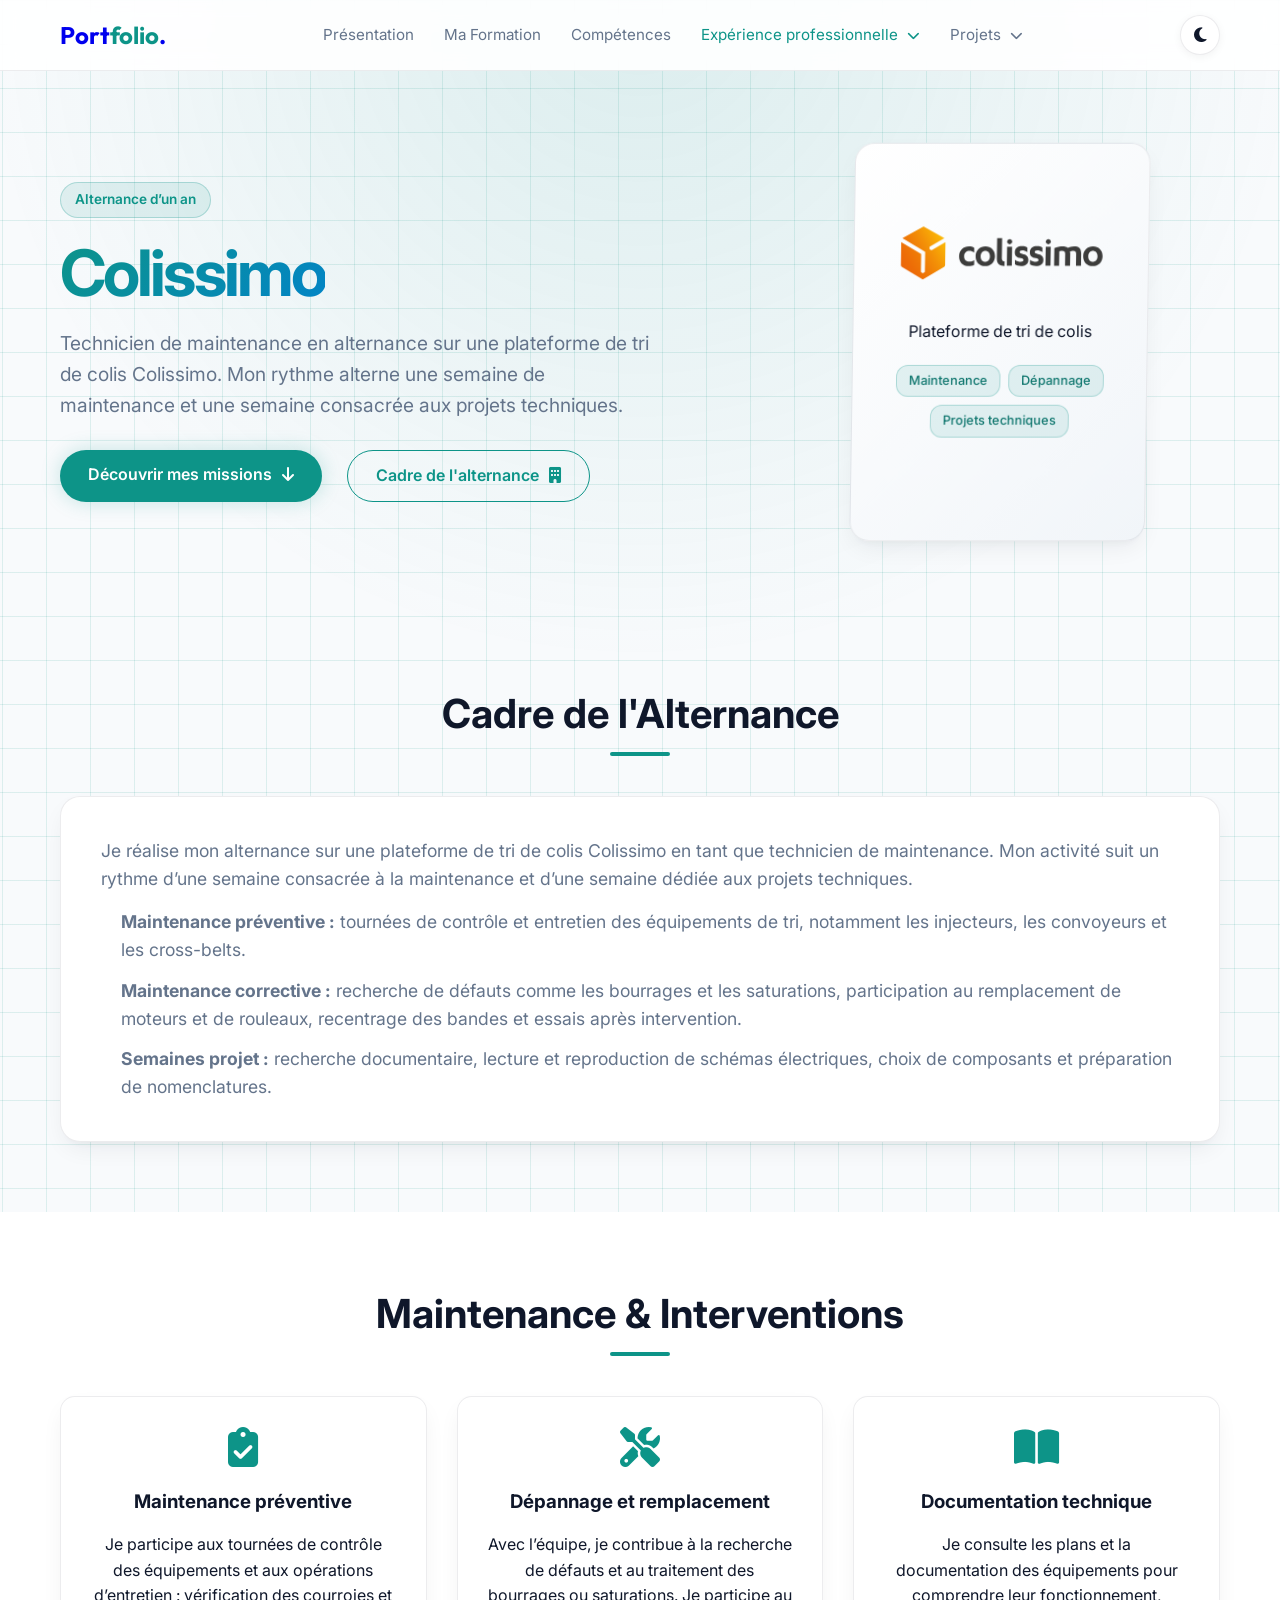
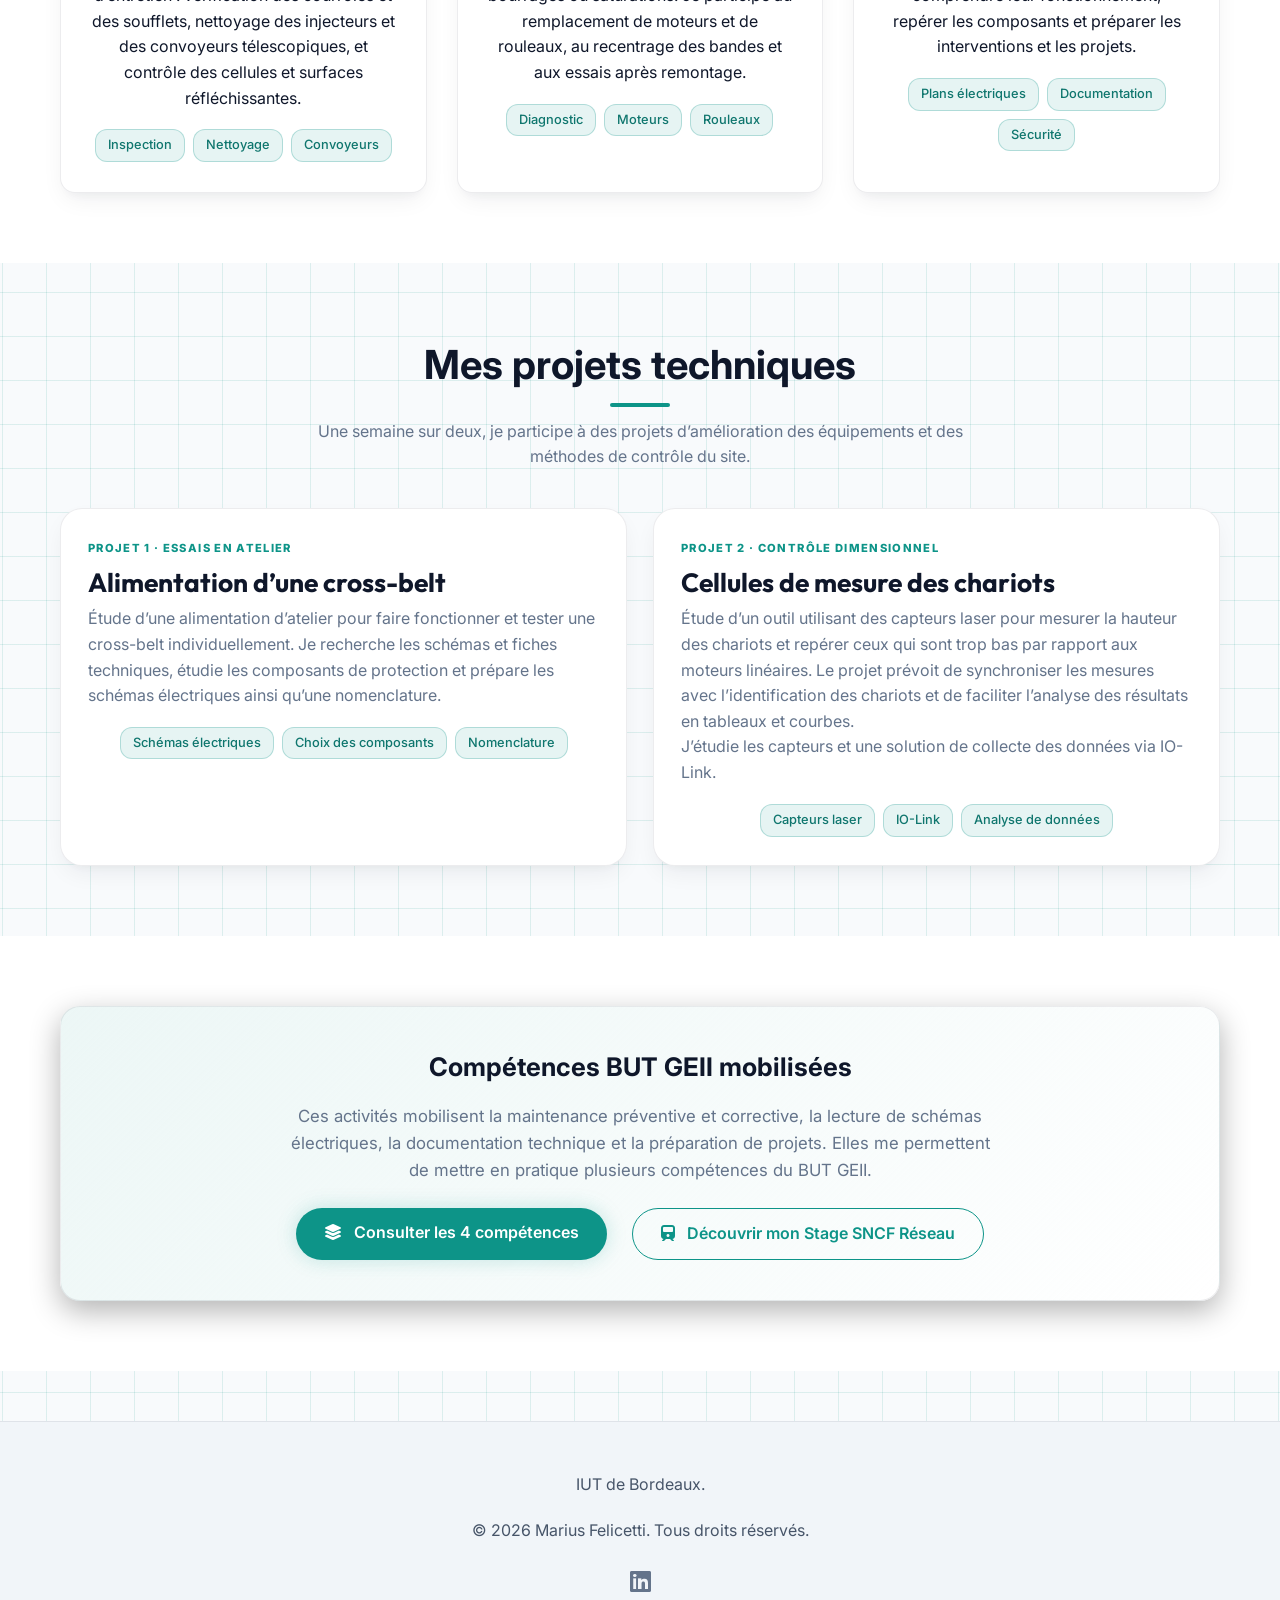
==== alternance.html @ e25e47ba "Présenter le rythme, la maintenance et les projets d’alternance" ====
<!DOCTYPE html>
<html lang="fr">

<head>
    <meta charset="UTF-8">
    <meta name="viewport" content="width=device-width, initial-scale=1.0">
    <title>Alternance | Marius Felicetti</title>
    <meta name="description" content="Présentation de l'alternance de Marius Felicetti en automatisme, maintenance et informatique industrielle (BUT GEII).">

    <!-- Fonts -->
    <link rel="preconnect" href="https://fonts.googleapis.com">
    <link rel="preconnect" href="https://fonts.gstatic.com" crossorigin>
    <link
        href="https://fonts.googleapis.com/css2?family=Inter:wght@300;400;600;700&family=Outfit:wght@500;700&display=swap"
        rel="stylesheet">

    <!-- Icons -->
    <link rel="stylesheet" href="https://cdnjs.cloudflare.com/ajax/libs/font-awesome/6.4.0/css/all.min.css">

    <!-- Styles -->
    <link rel="stylesheet" href="style.css">
    <script>
        (function() {
            const savedTheme = localStorage.getItem('portfolio-theme') || 'light';
            document.documentElement.setAttribute('data-theme', savedTheme);
        })();
    </script>
</head>

<body>
    <div class="background-glow"></div>

    <header class="header">
        <nav class="navbar container">
            <a href="index.html" class="logo">Port<span class="accent">folio</span>.</a>
            <ul class="nav-links">
                <li><a href="index.html#hero">Présentation</a></li>
                <li><a href="index.html#presentation">Ma Formation</a></li>
                <li><a href="competences.html">Compétences</a></li>
                <li class="nav-item-dynamic">
                    <a href="#" id="exp-btn" class="active">Expérience professionnelle <i class="fa-solid fa-chevron-down arrow-icon"></i></a>
                    <div class="dynamic-menu">
                        <a href="stage.html">Stage</a>
                        <a href="alternance.html" class="active" style="font-weight: bold;">Alternance</a>
                    </div>
                </li>
                <li class="nav-item-dynamic">
                    <a href="#" id="projets-btn">Projets <i class="fa-solid fa-chevron-down arrow-icon"></i></a>
                    <div class="dynamic-menu">
                        <a href="kartahelice.html">Kart à Hélice</a>
                        <a href="mugochaud.html">MUGOCHAUD</a>
                    </div>
                </li>
            </ul>
                        <div class="nav-right">
                <button id="theme-toggle" class="theme-toggle-btn" aria-label="Changer de thème" title="Passer en mode sombre">
                    <i class="fa-solid fa-moon"></i>
                </button>
                <div class="hamburger">
                    <span></span>
                    <span></span>
                    <span></span>
                </div>
            </div>
        </nav>
    </header>

    <main>
        <!-- Hero Section -->
        <section class="hero">
            <div class="container hero-content">
                <div class="hero-text">
                    <span class="badge">Alternance d’un an</span>
                    <h1><span class="gradient-text">Colissimo</span></h1>
                    <p class="lead">Technicien de maintenance en alternance sur une plateforme de tri de colis Colissimo. Mon rythme alterne une semaine de maintenance et une semaine consacrée aux projets techniques.</p>
                    <div style="display: flex; gap: 15px; flex-wrap: wrap;">
                        <a href="#missions" class="btn btn-primary">Découvrir mes missions <i class="fa-solid fa-arrow-down" style="margin-left: 6px;"></i></a>
                        <a href="#cadre" class="btn btn-secondary">Cadre de l'alternance <i class="fa-solid fa-building" style="margin-left: 6px;"></i></a>
                    </div>
                </div>
                <div class="hero-visual">
                    <div class="card-3d colissimo-card">
                        <img class="icon-3d colissimo-logo" src="assets/colissimo-logo.svg" alt="Logo Colissimo" style="width: 205px; height: auto; max-width: 100%; margin-bottom: 20px; filter: none;">
                        <div class="card-content">
                            
                            <p class="colissimo-description">Plateforme de tri de colis</p>
                            <div class="skill-tags" style="margin-top: 20px;">
                                <span class="skill-tag">Maintenance</span>
                                <span class="skill-tag">Dépannage</span>
                                <span class="skill-tag">Projets techniques</span>
                            </div>
                        </div>
                    </div>
                </div>
            </div>
        </section>

        <!-- Cadre de l'alternance -->
        <section id="cadre" class="section">
            <div class="container">
                <h2 class="section-title">Cadre de l'Alternance</h2>
                <div class="content-card">
                    <p style="margin-bottom: 15px;">Je réalise mon alternance sur une plateforme de tri de colis Colissimo en tant que technicien de maintenance. Mon activité suit un rythme d’une semaine consacrée à la maintenance et d’une semaine dédiée aux projets techniques.</p>
                    <ul style="padding-left: 20px; display: flex; flex-direction: column; gap: 12px; margin-bottom: 0;">
                        <li><strong>Maintenance préventive :</strong> tournées de contrôle et entretien des équipements de tri, notamment les injecteurs, les convoyeurs et les cross-belts.</li>
                        <li><strong>Maintenance corrective :</strong> recherche de défauts comme les bourrages et les saturations, participation au remplacement de moteurs et de rouleaux, recentrage des bandes et essais après intervention.</li>
                        <li><strong>Semaines projet :</strong> recherche documentaire, lecture et reproduction de schémas électriques, choix de composants et préparation de nomenclatures.</li>
                    </ul>
                </div>
            </div>
        </section>

<!-- Missions & Responsabilités -->
        <section id="missions" class="section alt-bg">
            <div class="container">
                <h2 class="section-title">Maintenance & Interventions</h2>
                <div class="grid-3">
                    <div class="feature-card">
                        <i class="fa-solid fa-clipboard-check"></i>
                        <h3>Maintenance préventive</h3>
                        <p>Je participe aux tournées de contrôle des équipements et aux opérations d’entretien : vérification des courroies et des soufflets, nettoyage des injecteurs et des convoyeurs télescopiques, et contrôle des cellules et surfaces réfléchissantes.</p>
                        <div class="skill-tags">
                            <span class="skill-tag">Inspection</span>
                            <span class="skill-tag">Nettoyage</span>
                            <span class="skill-tag">Convoyeurs</span>
                        </div>
                    </div>
                    <div class="feature-card">
                        <i class="fa-solid fa-screwdriver-wrench"></i>
                        <h3>Dépannage et remplacement</h3>
                        <p>Avec l’équipe, je contribue à la recherche de défauts et au traitement des bourrages ou saturations. Je participe au remplacement de moteurs et de rouleaux, au recentrage des bandes et aux essais après remontage.</p>
                        <div class="skill-tags">
                            <span class="skill-tag">Diagnostic</span>
                            <span class="skill-tag">Moteurs</span>
                            <span class="skill-tag">Rouleaux</span>
                        </div>
                    </div>
                    <div class="feature-card">
                        <i class="fa-solid fa-book-open"></i>
                        <h3>Documentation technique</h3>
                        <p>Je consulte les plans et la documentation des équipements pour comprendre leur fonctionnement, repérer les composants et préparer les interventions et les projets.</p>
                        <div class="skill-tags">
                            <span class="skill-tag">Plans électriques</span>
                            <span class="skill-tag">Documentation</span>
                            <span class="skill-tag">Sécurité</span>
                        </div>
                    </div>
                </div>
            </div>
        </section>

<!-- Projets & Réalisations -->
        <section id="realisations" class="section">
            <div class="container">
                <h2 class="section-title">Mes projets techniques</h2>
                <p class="section-intro">Une semaine sur deux, je participe à des projets d’amélioration des équipements et des méthodes de contrôle du site.</p>
                <div class="project-showcase">
                    <article class="project-card">
                        <div class="project-info">
                            <span class="project-type">Projet 1 · Essais en atelier</span>
                            <h3>Alimentation d’une cross-belt</h3>
                            <p>Étude d’une alimentation d’atelier pour faire fonctionner et tester une cross-belt individuellement. Je recherche les schémas et fiches techniques, étudie les composants de protection et prépare les schémas électriques ainsi qu’une nomenclature.</p>
                            <div class="skill-tags">
                                <span class="skill-tag">Schémas électriques</span>
                                <span class="skill-tag">Choix des composants</span>
                                <span class="skill-tag">Nomenclature</span>
                            </div>
                        </div>
                    </article>
                    <article class="project-card">
                        <div class="project-info">
                            <span class="project-type">Projet 2 · Contrôle dimensionnel</span>
                            <h3>Cellules de mesure des chariots</h3>
                            <p>Étude d’un outil utilisant des capteurs laser pour mesurer la hauteur des chariots et repérer ceux qui sont trop bas par rapport aux moteurs linéaires. Le projet prévoit de synchroniser les mesures avec l’identification des chariots et de faciliter l’analyse des résultats en tableaux et courbes.</p>
                            <p>J’étudie les capteurs et une solution de collecte des données via IO-Link.</p>
                            <div class="skill-tags">
                                <span class="skill-tag">Capteurs laser</span>
                                <span class="skill-tag">IO-Link</span>
                                <span class="skill-tag">Analyse de données</span>
                            </div>
                        </div>
                    </article>
                </div>
            </div>
        </section>

<!-- Lien avec les compétences BUT GEII -->
        <section class="section alt-bg">
            <div class="container">
                <div class="cta-banner">
                    <h3>Compétences BUT GEII mobilisées</h3>
                    <p>Ces activités mobilisent la maintenance préventive et corrective, la lecture de schémas électriques, la documentation technique et la préparation de projets. Elles me permettent de mettre en pratique plusieurs compétences du BUT GEII.</p>
                    <div class="cta-actions">
                        <a href="competences.html" class="btn btn-primary"><i class="fa-solid fa-layer-group" style="margin-right: 8px;"></i> Consulter les 4 compétences</a>
                        <a href="stage.html" class="btn btn-secondary"><i class="fa-solid fa-train" style="margin-right: 8px;"></i> Découvrir mon Stage SNCF Réseau</a>
                    </div>
                </div>
            </div>
        </section>
    </main>

    <footer class="footer">
        <div class="container">
            <div class="footer-content">
                <div class="footer-logo">IUT <span class="accent"> de Bordeaux</span>.</div>
                <p>&copy; 2026 Marius Felicetti. Tous droits réservés.</p>
                <div class="social-links">
                    <a href="https://www.linkedin.com/in/marius-felicetti" target="_blank"><i
                            class="fa-brands fa-linkedin"></i></a>
                </div>
            </div>
        </div>
    </footer>

    <script src="script.js"></script>
</body>

</html>
---- style.css ----
:root {
    /* LIGHT THEME (Default) */
    --bg-color: #f8fafc;
    --bg-alt: #ffffff;
    --text-main: #0f172a;
    --text-muted: #64748b;
    --accent: #0d9488;
    --accent-glow: rgba(13, 148, 136, 0.22);
    --card-bg: #ffffff;
    --border: rgba(15, 23, 42, 0.08);
    --header-bg: rgba(255, 255, 255, 0.90);
    --menu-bg: #ffffff;
    --footer-bg: #f1f5f9;
    --footer-text: #475569;
    --card-shadow: 0 10px 25px -5px rgba(15, 23, 42, 0.07), 0 8px 10px -6px rgba(15, 23, 42, 0.04);
    --card-3d-bg: linear-gradient(135deg, #ffffff, #f1f5f9);
    --placeholder-bg: rgba(241, 245, 249, 0.85);
    --cta-bg: linear-gradient(135deg, rgba(13, 148, 136, 0.08), rgba(255, 255, 255, 0.95));
    --sub-comp-bg: #f8fafc;
    --btn-primary-text: #ffffff;
    --tag-bg: rgba(13, 148, 136, 0.1);
    --tag-text: #0f766e;
    --tag-border: rgba(13, 148, 136, 0.25);
    --glow-bg: radial-gradient(circle at 50% 0%, rgba(13, 148, 136, 0.12), transparent 60%);
    --font-main: 'Inter', sans-serif;
    --font-heading: 'Outfit', sans-serif;
    --transition: all 0.3s ease;
}

[data-theme="dark"] {
    /* DARK THEME */
    --bg-color: #0f172a;
    --bg-alt: #1e293b;
    --text-main: #f1f5f9;
    --text-muted: #94a3b8;
    --accent: #008b8b;
    --accent-glow: rgba(0, 139, 139, 0.3);
    --card-bg: rgba(30, 41, 59, 0.7);
    --border: rgba(255, 255, 255, 0.1);
    --header-bg: rgba(15, 23, 42, 0.85);
    --menu-bg: rgba(15, 23, 42, 0.95);
    --footer-bg: #0b1120;
    --footer-text: #94a3b8;
    --card-shadow: 0 20px 50px rgba(0, 0, 0, 0.5);
    --card-3d-bg: linear-gradient(135deg, rgba(255, 255, 255, 0.1), rgba(255, 255, 255, 0.05));
    --placeholder-bg: rgba(0, 0, 0, 0.2);
    --cta-bg: linear-gradient(135deg, rgba(0, 139, 139, 0.15), rgba(30, 41, 59, 0.8));
    --sub-comp-bg: rgba(255, 255, 255, 0.03);
    --btn-primary-text: #000000;
    --tag-bg: rgba(0, 139, 139, 0.12);
    --tag-text: #5eead4;
    --tag-border: rgba(0, 139, 139, 0.25);
    --glow-bg: radial-gradient(circle at 50% 0%, var(--accent-glow), transparent 50%);
}

* {
    margin: 0;
    padding: 0;
    box-sizing: border-box;
}

html {
    scroll-behavior: smooth;
}

body {
    font-family: var(--font-main);
    background-color: var(--bg-color);
    color: var(--text-main);
    line-height: 1.6;
    overflow-x: hidden;
}

/* Background Effect */
.background-glow {
    position: fixed;
    top: 0;
    left: 0;
    width: 100%;
    height: 100%;
    background: var(--glow-bg);
    transition: background 0.5s ease;
    z-index: -1;
    pointer-events: none;
}

/* Typography */
h1,
h2,
h3 {
    transition: var(--transition);
}

ul {
    list-style: none;
}

a {
    text-decoration: none;
}

.container {
    max-width: 1200px;
    margin: 0 auto;
    padding: 0 20px;
}

/* Buttons */
.btn {
    display: inline-block;
    padding: 12px 28px;
    border-radius: 50px;
    font-weight: 600;
    cursor: pointer;
    transition: var(--transition);
}

.btn-primary {
    background: var(--accent);
    color: var(--btn-primary-text, #ffffff);
    box-shadow: 0 0 20px var(--accent-glow);
}

.btn-primary:hover {
    transform: translateY(-2px);
    box-shadow: 0 0 30px var(--accent-glow);
}

.btn-secondary {
    background: transparent;
    border: 1px solid var(--accent);
    color: var(--accent);
    margin-left: 10px;
}

.btn-secondary:hover {
    background: var(--tag-bg);
}

/* Header */
.header {
    position: fixed;
    top: 0;
    width: 100%;
    z-index: 1000;
    background: var(--header-bg);
    backdrop-filter: blur(10px);
    border-bottom: 1px solid var(--border);
    padding: 15px 0;
    transition: background 0.3s ease, border-color 0.3s ease;
}

.navbar {
    display: flex;
    justify-content: space-between;
    align-items: center;
}

.logo {
    font-size: 1.5rem;
    font-weight: 700;
    font-family: var(--font-heading);
}

.logo .accent {
    color: var(--accent);
}

.nav-links {
    display: flex;
    gap: 30px;
    align-items: center;
}

.nav-links a {
    font-size: 0.95rem;
    color: var(--text-muted);
}

.nav-links a:hover,
.nav-links a.active {
    color: var(--accent);
}

.btn-nav {
    padding: 8px 20px;
    border: 1px solid var(--border);
    border-radius: 20px;
    background: rgba(255, 255, 255, 0.05);
}

.btn-nav:hover {
    border-color: var(--accent);
    color: var(--accent) !important;
}

/* Dynamic Menu */
.nav-item-dynamic {
    position: relative;
}

.dynamic-menu {
    position: absolute;
    top: 100%;
    left: 50%;
    /* Center relative to parent */
    transform: translateX(-50%) translateY(-10px);
    display: flex;
    flex-direction: column;
    align-items: stretch;
    /* Stretch items to fill width */
    background: var(--menu-bg);
    backdrop-filter: blur(10px);
    border: 1px solid var(--border);
    border-radius: 10px;
    padding: 10px;
    min-width: 200px;
    gap: 10px;
    opacity: 0;
    pointer-events: none;
    transition: all 0.3s ease;
    box-shadow: 0 10px 30px rgba(0, 0, 0, 0.5);
    z-index: 1000;
}

.nav-item-dynamic:hover .dynamic-menu {
    opacity: 1;
    transform: translateX(-50%) translateY(0);
    pointer-events: auto;
}

.dynamic-menu a {
    white-space: nowrap;
    font-size: 0.9rem;
    color: var(--text-muted);
    padding: 5px 10px;
    width: 100%;
    border-radius: 5px;
    transition: background 0.2s ease;
}

.dynamic-menu a:hover {
    color: var(--accent);
    background: rgba(255, 255, 255, 0.05);
}

.arrow-icon {
    font-size: 0.8rem;
    margin-left: 5px;
    transition: transform 0.3s ease;
}

.nav-item-dynamic:hover .arrow-icon {
    transform: rotate(180deg);
}

/* Hero Section */
.hero {
    min-height: 55vh;
    display: flex;
    align-items: center;
    position: relative;
    padding-top: 120px;
    padding-bottom: 20px;
}

.hero-content {
    display: flex;
    align-items: center;
    justify-content: space-between;
    width: 100%;
}

.hero-text {
    max-width: 600px;
}

.badge {
    display: inline-block;
    padding: 6px 14px;
    background: var(--tag-bg);
    color: var(--accent);
    border-radius: 20px;
    font-size: 0.85rem;
    font-weight: 600;
    margin-bottom: 20px;
    border: 1px solid var(--tag-border);
}

.hero h1 {
    font-size: 4rem;
    line-height: 1.1;
    margin-bottom: 20px;
}

.lead {
    font-size: 1.2rem;
    color: var(--text-muted);
    margin-bottom: 30px;
}

.card-3d {
    width: 300px;
    height: 400px;
    background: var(--card-3d-bg);
    border: 1px solid var(--border);
    border-radius: 20px;
    display: flex;
    flex-direction: column;
    align-items: center;
    justify-content: center;
    backdrop-filter: blur(10px);
    box-shadow: var(--card-shadow);
    transform: rotateY(-10deg) rotateX(5deg);
    transition: transform 0.5s ease;
}

.card-3d:hover {
    transform: rotateY(0) rotateX(0) translateY(-10px);
}

.icon-3d {
    font-size: 5rem;
    color: var(--accent);
    margin-bottom: 20px;
    filter: drop-shadow(0 0 20px var(--accent-glow));
}

.card-content {
    text-align: center;
    padding: 20px;
}

.scroll-indicator {
    position: absolute;
    bottom: 30px;
    left: 50%;
    transform: translateX(-50%);
    display: flex;
    flex-direction: column;
    align-items: center;
    color: var(--text-muted);
    font-size: 0.9rem;
    animation: bounce 2s infinite;
}

@keyframes bounce {

    0%,
    20%,
    50%,
    80%,
    100% {
        transform: translateX(-50%) translateY(0);
    }

    40% {
        transform: translateX(-50%) translateY(-10px);
    }

    60% {
        transform: translateX(-50%) translateY(-5px);
    }
}

/* Sections */
.section {
    padding: 70px 0;
}

.alt-bg {
    background: var(--bg-alt);
}

.section-title {
    font-size: 2.5rem;
    margin-bottom: 50px;
    text-align: center;
    position: relative;
}

.section-title::after {
    content: '';
    position: absolute;
    bottom: -10px;
    left: 50%;
    transform: translateX(-50%);
    width: 60px;
    height: 4px;
    background: var(--accent);
    border-radius: 2px;
}

/* Cards & Grid */
.content-card {
    background: var(--card-bg);
    border: 1px solid var(--border);
    padding: 40px;
    border-radius: 20px;
    font-size: 1.1rem;
    color: var(--text-muted);
    box-shadow: var(--card-shadow);
    transition: var(--transition);
}

.grid-3 {
    display: grid;
    grid-template-columns: repeat(auto-fit, minmax(300px, 1fr));
    gap: 30px;
}

.feature-card {
    background: var(--card-bg);
    padding: 30px;
    border-radius: 15px;
    border: 1px solid var(--border);
    text-align: center;
    box-shadow: var(--card-shadow);
    transition: var(--transition);
}

.feature-card:hover {
    transform: translateY(-5px);
    border-color: var(--accent);
}

.feature-card i {
    font-size: 2.5rem;
    color: var(--accent);
    margin-bottom: 20px;
}

.feature-card h3 {
    margin-bottom: 15px;
}

/* Split Layout */
.split-layout {
    display: flex;
    gap: 50px;
    align-items: center;
}

.text-block {
    flex: 1;
}

.visual-block {
    flex: 1;
}

.check-list li {
    margin-bottom: 15px;
    display: flex;
    align-items: center;
    gap: 10px;
}

.check-list i {
    color: var(--accent);
}

.placeholder-img {
    width: 100%;
    height: 300px;
    background: rgba(255, 255, 255, 0.05);
    border-radius: 20px;
    display: flex;
    flex-direction: column;
    align-items: center;
    justify-content: center;
    border: 2px dashed var(--border);
    color: var(--text-muted);
}

.placeholder-img i {
    font-size: 3rem;
    margin-bottom: 10px;
}

/* Timeline */
.timeline {
    position: relative;
    max-width: 800px;
    margin: 0 auto;
}

.timeline::before {
    content: '';
    position: absolute;
    left: 20px;
    top: 0;
    bottom: 0;
    width: 2px;
    background: var(--border);
}

.timeline-item {
    padding-left: 60px;
    margin-bottom: 40px;
    position: relative;
}

.timeline-dot {
    position: absolute;
    left: 11px;
    top: 5px;
    width: 20px;
    height: 20px;
    background: var(--accent);
    border-radius: 50%;
    box-shadow: 0 0 10px var(--accent-glow);
}

.timeline-content h4 {
    font-size: 1.3rem;
    margin-bottom: 10px;
}

/* Stats */
.stats-grid {
    display: flex;
    justify-content: space-around;
    margin-top: 40px;
    text-align: center;
}

.stat-number {
    display: block;
    font-size: 2.5rem;
    font-weight: 700;
    color: var(--accent);
}

.stat-label {
    color: var(--text-muted);
}

/* Downloads */
.downloads-grid {
    display: grid;
    grid-template-columns: repeat(auto-fit, minmax(280px, 1fr));
    gap: 20px;
}

.download-card {
    display: flex;
    align-items: center;
    background: var(--card-bg);
    padding: 20px;
    border-radius: 15px;
    border: 1px solid var(--border);
    transition: var(--transition);
    color: var(--accent);
    text-decoration: none;
}

.download-card:hover {
    background: rgba(0, 139, 139, 0.1);
    border-color: var(--accent);
}

.icon-box {
    width: 50px;
    height: 50px;
    background: rgba(255, 255, 255, 0.05);
    border-radius: 10px;
    display: flex;
    align-items: center;
    justify-content: center;
    font-size: 1.5rem;
    color: #ef4444;
    /* PDF Color */
    margin-right: 15px;
}

.file-info h4 {
    font-size: 1rem;
    margin-bottom: 2px;
}

.file-size {
    font-size: 0.85rem;
    color: var(--text-muted);
}

.download-icon {
    margin-left: auto;
    color: var(--text-muted);
}

/* Footer */
.footer {
    background: var(--footer-bg);
    color: var(--footer-text);
    padding: 50px 0;
    margin-top: 50px;
    border-top: 1px solid var(--border);
    transition: background 0.3s ease;
}

.footer-content {
    display: flex;
    flex-direction: column;
    align-items: center;
    gap: 20px;
}

.social-links {
    display: flex;
    gap: 20px;
}

.social-links a {
    font-size: 1.5rem;
    color: var(--text-muted);
}

.social-links a:hover {
    color: var(--accent);
}

/* Mobile */
.hamburger {
    display: none;
    cursor: pointer;
}

@media (max-width: 768px) {
    .hero h1 {
        font-size: 2.5rem;
    }

    .hero-content {
        flex-direction: column;
        text-align: center;
    }

    .hero-visual {
        margin-top: 50px;
    }

    .split-layout {
        flex-direction: column;
    }

    .navbar .nav-links {
        position: absolute;
        top: 100%;
        left: 0;
        width: 100%;
        background: var(--menu-bg);
        flex-direction: column;
        padding: 20px 0;
        border-bottom: 1px solid var(--border);
        transform: translateY(-150%);
        opacity: 0;
        pointer-events: none;
        transition: var(--transition);
        z-index: 999;
    }

    .navbar .nav-links.active {
        transform: translateY(0);
        opacity: 1;
        pointer-events: auto;
    }

    .nav-item-dynamic {
        width: 100%;
        text-align: center;
    }

    .dynamic-menu {
        position: static;
        transform: none;
        box-shadow: none;
        background: transparent;
        border: none;
        padding: 0;
        margin-top: 15px;
        display: none;
    }

    .nav-item-dynamic:hover .dynamic-menu,
    .nav-item-dynamic:active .dynamic-menu {
        display: flex;
        opacity: 1;
        pointer-events: auto;
    }

    .hamburger {
        display: flex !important;
        flex-direction: column;
        gap: 6px;
        z-index: 1001;
        padding: 10px;
        margin-right: -10px;
    }

    .hamburger span {
        display: block;
        width: 28px;
        height: 3px;
        background-color: var(--text-main);
        transition: var(--transition);
        border-radius: 3px;
    }

    .hamburger.active span:nth-child(1) {
        transform: translateY(9px) rotate(45deg);
    }

    .hamburger.active span:nth-child(2) {
        opacity: 0;
    }

    .hamburger.active span:nth-child(3) {
        transform: translateY(-9px) rotate(-45deg);
    }

    .stats-grid {
        flex-direction: column;
        gap: 30px;
    }
}

/* Animations */
.hidden {
    opacity: 0;
    transform: translateY(30px);
    transition: all 0.8s ease;
}

.revealed {
    opacity: 1;
    transform: translateY(0);
}

.visual-block img {
    width: 100%;
    /* L'image prend toute la largeur du bloc */
    height: auto;
    /* La hauteur s'adapte pour ne pas déformer l'image */
    object-fit: cover;
    /* Remplit bien le cadre (optionnel) */
}

/* Skill Badges, Lists & CTA */
.skill-tags {
    display: flex;
    flex-wrap: wrap;
    gap: 8px;
    margin-top: 18px;
    justify-content: center;
}

.skill-tag {
    display: inline-block;
    padding: 5px 12px;
    font-size: 0.8rem;
    font-weight: 500;
    background: var(--tag-bg);
    color: var(--tag-text);
    border: 1px solid var(--tag-border);
    border-radius: 12px;
    transition: var(--transition);
}

.skill-tag:hover {
    background: rgba(0, 139, 139, 0.25);
    border-color: var(--accent);
    transform: translateY(-2px);
}

.skill-list {
    text-align: left;
    margin-top: 15px;
    display: flex;
    flex-direction: column;
    gap: 12px;
    font-size: 0.95rem;
    color: var(--text-muted);
}

.skill-list li {
    display: flex;
    align-items: flex-start;
    gap: 10px;
    line-height: 1.5;
}

.skill-list li i {
    color: var(--accent);
    font-size: 0.9rem;
    margin-top: 4px;
    flex-shrink: 0;
}

.cta-banner {
    background: var(--cta-bg);
    border: 1px solid var(--border);
    border-radius: 20px;
    padding: 40px;
    text-align: center;
    backdrop-filter: blur(10px);
    box-shadow: 0 10px 30px rgba(0, 0, 0, 0.3);
}

.cta-banner h3 {
    font-size: 1.6rem;
    margin-bottom: 15px;
}

.cta-banner p {
    color: var(--text-muted);
    font-size: 1.05rem;
    margin-bottom: 25px;
    max-width: 700px;
    margin-left: auto;
    margin-right: auto;
}

.cta-actions {
    display: flex;
    flex-wrap: wrap;
    gap: 15px;
    justify-content: center;
}


/* BUT GEII 4 Competencies Styles */
.grid-4 {
    display: grid;
    grid-template-columns: repeat(auto-fit, minmax(250px, 1fr));
    gap: 20px;
}

.comp-nav-card {
    background: var(--card-bg);
    border: 1px solid var(--border);
    border-radius: 16px;
    padding: 24px;
    text-align: left;
    transition: var(--transition);
    display: flex;
    flex-direction: column;
    justify-content: space-between;
    text-decoration: none;
    color: var(--text-main);
    position: relative;
    overflow: hidden;
}

.comp-nav-card::before {
    content: '';
    position: absolute;
    top: 0;
    left: 0;
    width: 4px;
    height: 100%;
    background: var(--comp-color, var(--accent));
}

.comp-nav-card:hover {
    transform: translateY(-5px);
    border-color: var(--comp-color, var(--accent));
    box-shadow: 0 10px 25px rgba(0, 0, 0, 0.4);
}

.comp-nav-card h4 {
    font-size: 1.2rem;
    margin: 10px 0 6px 0;
    display: flex;
    align-items: center;
    gap: 10px;
}

.comp-nav-card .comp-subtext {
    font-size: 0.85rem;
    color: var(--text-muted);
}

.comp-nav-card .arrow-link {
    margin-top: 15px;
    font-size: 0.85rem;
    color: var(--comp-color, var(--accent));
    font-weight: 600;
    display: flex;
    align-items: center;
    gap: 6px;
}

/* Competency Full Cards */
.competence-detail-card {
    background: var(--card-bg);
    border: 1px solid var(--border);
    border-radius: 20px;
    padding: 35px;
    margin-bottom: 40px;
    position: relative;
    transition: var(--transition);
    border-top: 3px solid var(--comp-color, var(--accent));
}

.competence-detail-card:hover {
    box-shadow: 0 15px 35px rgba(0, 0, 0, 0.4);
}

.comp-header {
    display: flex;
    justify-content: space-between;
    align-items: flex-start;
    flex-wrap: wrap;
    gap: 15px;
    margin-bottom: 25px;
    padding-bottom: 20px;
    border-bottom: 1px solid var(--border);
}

.comp-title-group h3 {
    font-size: 1.8rem;
    margin: 8px 0;
    color: var(--text-main);
}

.comp-tag-code {
    display: inline-block;
    padding: 4px 12px;
    font-size: 0.8rem;
    font-weight: 700;
    letter-spacing: 0.5px;
    border-radius: 8px;
    background: rgba(255, 255, 255, 0.08);
    color: var(--comp-color, var(--accent));
    border: 1px solid var(--comp-color, var(--accent));
}

.sub-competences-list {
    display: flex;
    flex-direction: column;
    gap: 12px;
    margin: 20px 0 30px 0;
}

.sub-comp-item {
    background: var(--sub-comp-bg);
    border: 1px solid var(--border);
    border-radius: 12px;
    padding: 14px 18px;
    display: flex;
    align-items: flex-start;
    gap: 14px;
    transition: var(--transition);
}

.sub-comp-item:hover {
    background: rgba(255, 255, 255, 0.06);
    border-color: rgba(255, 255, 255, 0.2);
}

.sub-comp-badge {
    background: var(--comp-color, var(--accent));
    color: #fff;
    font-size: 0.75rem;
    font-weight: 700;
    padding: 3px 8px;
    border-radius: 6px;
    white-space: nowrap;
    margin-top: 2px;
}

.sub-comp-text {
    font-size: 0.95rem;
    color: var(--text-main);
    line-height: 1.5;
}

/* Placeholder box */
.placeholder-box {
    background: var(--placeholder-bg);
    border: 2px dashed var(--border);
    border-radius: 14px;
    padding: 25px;
    text-align: center;
    color: var(--text-muted);
    transition: var(--transition);
}

.placeholder-box:hover {
    border-color: var(--comp-color, var(--accent));
}

.placeholder-box i {
    font-size: 2rem;
    margin-bottom: 12px;
    color: var(--comp-color, var(--accent));
    opacity: 0.8;
}

.placeholder-box h5 {
    font-size: 1.05rem;
    color: var(--text-main);
    margin-bottom: 6px;
}

.placeholder-box p {
    font-size: 0.9rem;
    max-width: 650px;
    margin: 0 auto;
}

/* Color thematic classes */
.comp-concevoir {
    --comp-color: #ef4444;
}

.comp-verifier {
    --comp-color: #f97316;
}

.comp-maintenir {
    --comp-color: #eab308;
}

.comp-integrer {
    --comp-color: #10b981;
}

.referentiel-img-container {
    background: var(--card-bg);
    border: 1px solid var(--border);
    border-radius: 20px;
    padding: 25px;
    text-align: center;
    box-shadow: 0 10px 30px rgba(0,0,0,0.3);
}

.referentiel-img-container img {
    max-width: 100%;
    height: auto;
    border-radius: 12px;
    box-shadow: 0 5px 20px rgba(0,0,0,0.5);
    border: 1px solid var(--border);
}


/* Gradient Text */
.gradient-text {
    background: linear-gradient(135deg, var(--accent), #0284c7);
    -webkit-background-clip: text;
    -webkit-text-fill-color: transparent;
}

[data-theme="dark"] .gradient-text {
    background: linear-gradient(135deg, var(--accent), #38bdf8);
    -webkit-background-clip: text;
    -webkit-text-fill-color: transparent;
}

/* Nav Right & Theme Toggle Button */
.nav-right {
    display: flex;
    align-items: center;
    gap: 12px;
}

.theme-toggle-btn {
    width: 40px;
    height: 40px;
    border-radius: 50%;
    background: var(--card-bg);
    border: 1px solid var(--border);
    color: var(--text-main);
    display: inline-flex;
    align-items: center;
    justify-content: center;
    cursor: pointer;
    font-size: 1.05rem;
    transition: var(--transition);
    box-shadow: 0 2px 8px rgba(0, 0, 0, 0.05);
}

.theme-toggle-btn:hover {
    background: var(--accent);
    color: #ffffff;
    border-color: var(--accent);
    transform: rotate(20deg) scale(1.08);
    box-shadow: 0 0 15px var(--accent-glow);
}

.theme-toggle-btn:active {
    transform: scale(0.95);
}


/* ===== Portfolio refresh: tech showcase and motion ===== */
:root {
    --tech-line: rgba(13, 148, 136, .12);
}
[data-theme="dark"] {
    --tech-line: rgba(56, 189, 248, .12);
}
body {
    background-image:
        linear-gradient(var(--tech-line) 1px, transparent 1px),
        linear-gradient(90deg, var(--tech-line) 1px, transparent 1px);
    background-size: 44px 44px;
    background-position: center top;
}
.hero {
    min-height: 68vh;
    padding-bottom: 48px;
}
.hero h1 {
    letter-spacing: -0.045em;
}
.hero-text .lead {
    max-width: 620px;
}
.hero-visual {
    position: relative;
    width: min(42%, 440px);
    min-height: 390px;
    display: grid;
    place-items: center;
}
.profile-orbit {
    width: 300px;
    height: 300px;
    position: relative;
    display: grid;
    place-items: center;
}
.orbit-ring {
    position: absolute;
    inset: 0;
    border: 1px solid var(--tag-border);
    border-radius: 50%;
    box-shadow: 0 0 35px var(--accent-glow), inset 0 0 35px var(--accent-glow);
}
.orbit-ring-one { animation: orbit-spin 18s linear infinite; }
.orbit-ring-one::before, .orbit-ring-two::before {
    content: "";
    position: absolute;
    width: 10px;
    height: 10px;
    border-radius: 50%;
    background: var(--accent);
    box-shadow: 0 0 18px var(--accent);
    top: 14%;
    left: 14%;
}
.orbit-ring-two {
    inset: 22px;
    border-style: dashed;
    opacity: .7;
    animation: orbit-spin 28s linear infinite reverse;
}
.profile-placeholder {
    width: 205px;
    height: 205px;
    border-radius: 50%;
    background: var(--card-3d-bg);
    border: 1px solid var(--tag-border);
    box-shadow: var(--card-shadow), 0 0 45px var(--accent-glow);
    display: flex;
    flex-direction: column;
    justify-content: center;
    align-items: center;
    gap: 12px;
    color: var(--accent);
    text-transform: uppercase;
    letter-spacing: .12em;
    font-size: .72rem;
    font-weight: 700;
}
.profile-placeholder i { font-size: 4rem; }
.orbit-chip {
    position: absolute;
    padding: 9px 14px;
    border: 1px solid var(--border);
    background: var(--card-bg);
    color: var(--text-main);
    border-radius: 30px;
    box-shadow: var(--card-shadow);
    font-size: .78rem;
    font-weight: 700;
}
.chip-top { top: 26px; right: -8px; }
.chip-bottom { bottom: 28px; left: -12px; }
.cv-floating-card {
    position: absolute;
    bottom: 4px;
    right: -4px;
    display: flex;
    gap: 13px;
    align-items: center;
    padding: 14px 18px;
    background: var(--card-bg);
    border: 1px solid var(--border);
    border-radius: 14px;
    box-shadow: var(--card-shadow);
    backdrop-filter: blur(14px);
}
.cv-floating-card > i { color: var(--accent); font-size: 1.6rem; }
.cv-floating-card strong, .cv-floating-card a { display: block; }
.cv-floating-card a { color: var(--accent); font-size: .78rem; margin-top: 3px; }
.hero-actions-section { padding: 0 0 28px; }
.hero-actions { display: flex; flex-wrap: wrap; gap: 14px; }
.hero-actions .btn-secondary { margin-left: 0; }
.section-kicker {
    display: block;
    color: var(--accent);
    text-align: center;
    text-transform: uppercase;
    letter-spacing: .2em;
    font-size: .75rem;
    font-weight: 800;
    margin-bottom: 8px;
}
.section-intro {
    color: var(--text-muted);
    max-width: 680px;
    text-align: center;
    margin: -28px auto 38px;
}
.project-showcase {
    display: grid;
    grid-template-columns: repeat(2, minmax(0, 1fr));
    gap: 26px;
}
.project-card {
    display: block;
    overflow: hidden;
    color: var(--text-main);
    border: 1px solid var(--border);
    border-radius: 22px;
    background: var(--card-bg);
    box-shadow: var(--card-shadow);
    transition: transform .35s ease, border-color .35s ease, box-shadow .35s ease;
}
.project-card:hover {
    transform: translateY(-9px);
    border-color: var(--accent);
    box-shadow: 0 22px 55px var(--accent-glow);
}
.project-media {
    height: 245px;
    position: relative;
    overflow: hidden;
    background: var(--placeholder-bg);
}
.project-media::after {
    content: "";
    position: absolute;
    inset: 0;
    background: linear-gradient(180deg, transparent 55%, rgba(2, 6, 23, .58));
    pointer-events: none;
}
.project-media img {
    width: 100%;
    height: 100%;
    object-fit: cover;
    transition: transform .6s ease;
}
.project-card:hover .project-media img { transform: scale(1.055); }
.project-number {
    position: absolute;
    z-index: 1;
    left: 20px;
    bottom: 16px;
    color: white;
    font-size: .72rem;
    letter-spacing: .16em;
    font-weight: 800;
}
.project-info { padding: 25px 27px 28px; }
.project-type {
    color: var(--accent);
    text-transform: uppercase;
    letter-spacing: .12em;
    font-size: .7rem;
    font-weight: 800;
}
.project-info h3 { font: 700 1.65rem var(--font-heading); margin: 7px 0; }
.project-info p { color: var(--text-muted); min-height: 52px; }
.project-link, .text-link {
    display: inline-flex;
    align-items: center;
    gap: 10px;
    color: var(--accent);
    font-weight: 700;
    margin-top: 18px;
    font-size: .9rem;
}
.project-card:hover .project-link i { transform: translateX(5px); }
.project-link i, .text-link i { transition: transform .25s ease; }
.projects-more { text-align: center; margin-top: 24px; }
.hidden {
    opacity: 0;
    transform: translateY(22px);
    transition: opacity .65s ease, transform .65s ease;
}
.revealed { opacity: 1; transform: translateY(0); }
@keyframes orbit-spin { to { transform: rotate(360deg); } }
@media (max-width: 800px) {
    .hero { padding-top: 115px; }
    .hero-content { flex-direction: column; align-items: flex-start; gap: 15px; }
    .hero-visual { width: 100%; min-height: 340px; align-self: center; }
    .profile-orbit { width: 260px; height: 260px; }
    .profile-placeholder { width: 178px; height: 178px; }
    .profile-placeholder i { font-size: 3.3rem; }
    .cv-floating-card { right: 2%; bottom: -2px; }
    .project-showcase { grid-template-columns: 1fr; }
    .project-media { height: 225px; }
}
@media (prefers-reduced-motion: reduce) {
    *, *::before, *::after {
        animation-duration: .01ms !important;
        animation-iteration-count: 1 !important;
        scroll-behavior: auto !important;
        transition-duration: .01ms !important;
    }
}
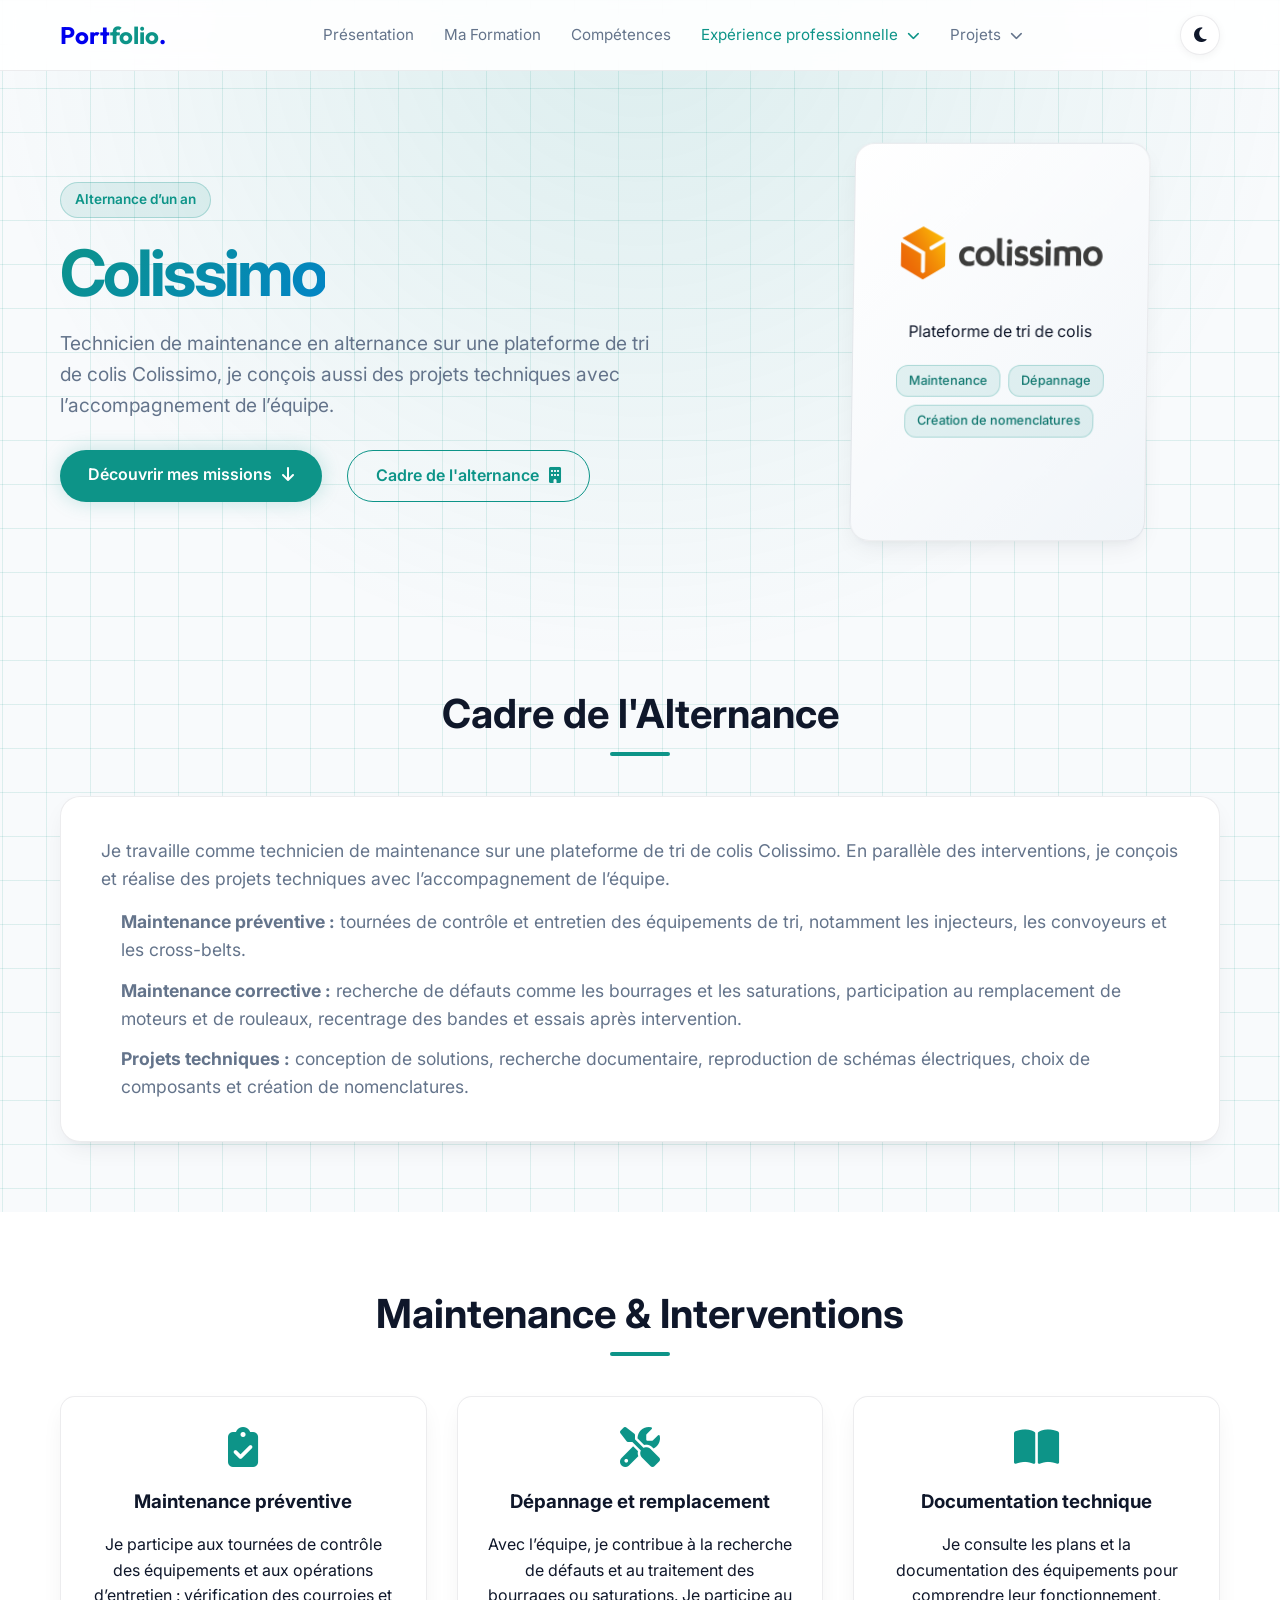
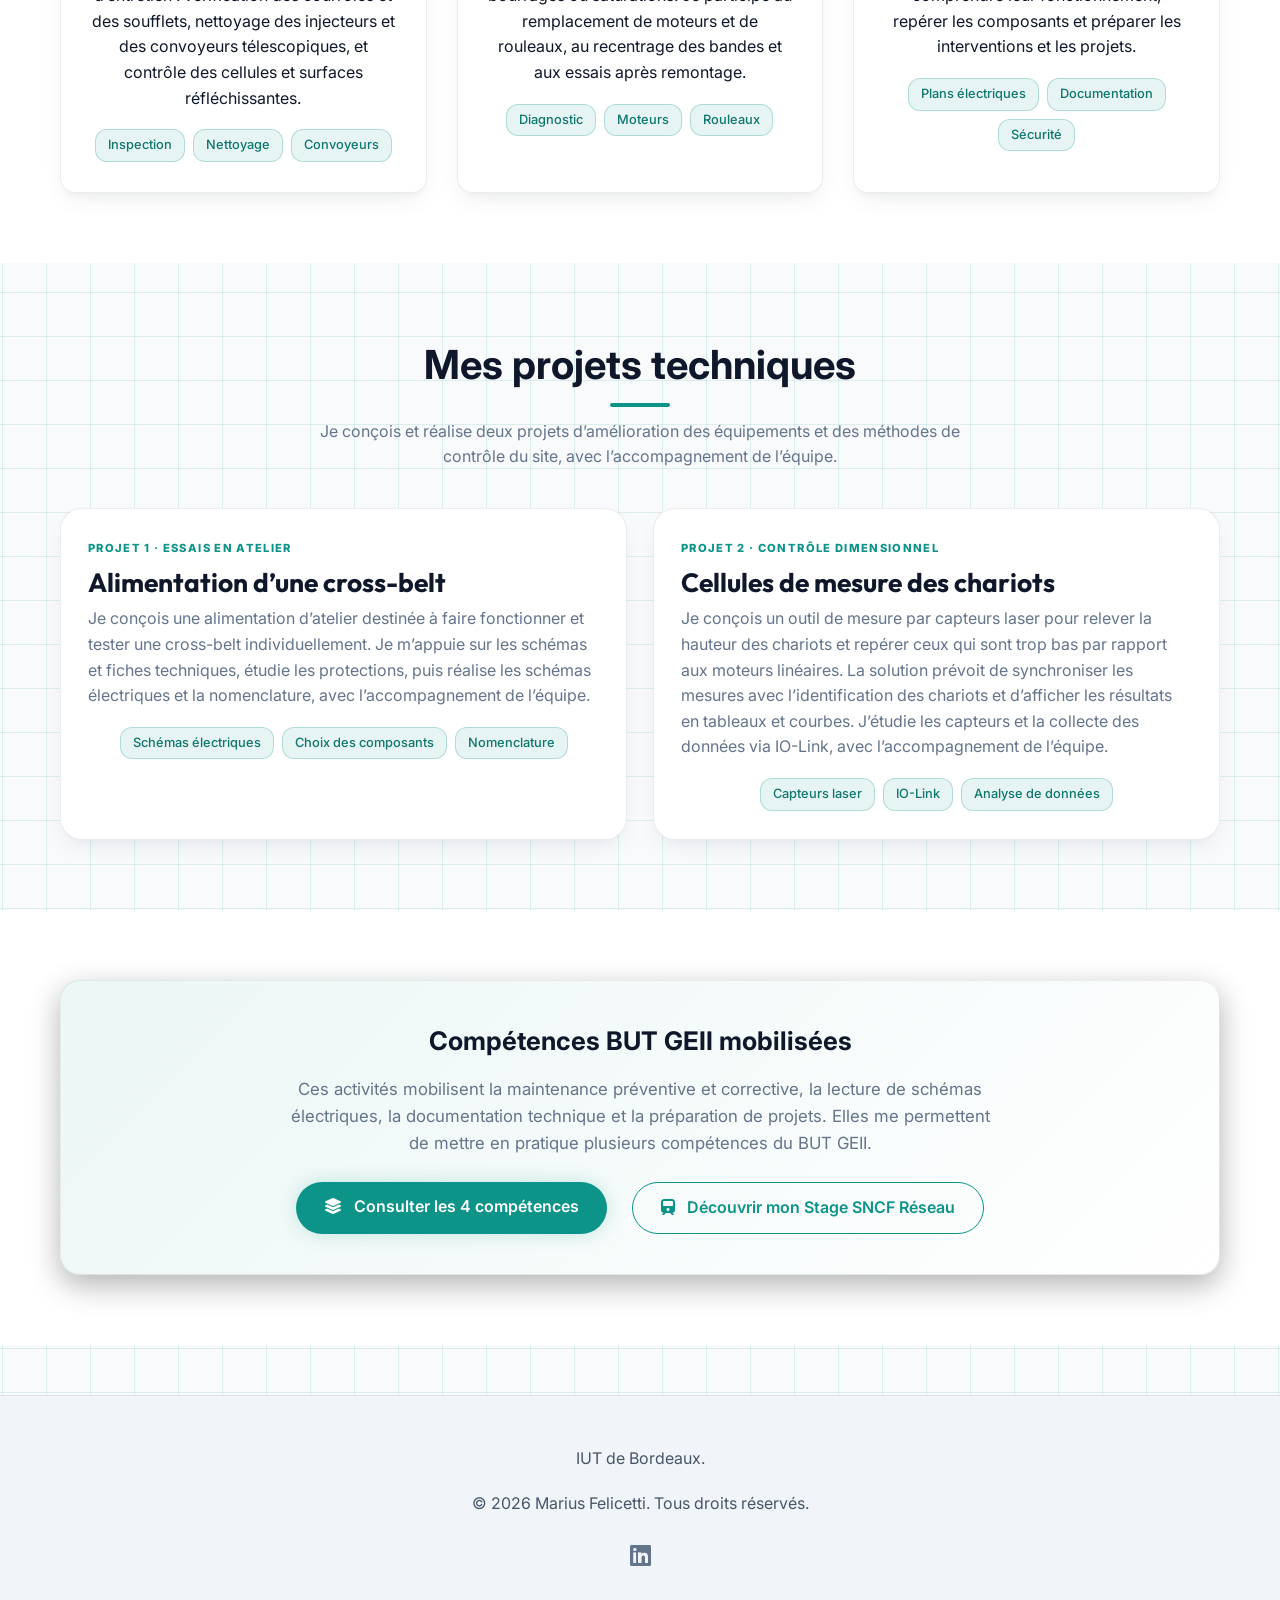
==== commit 1c295371: "Préciser le rôle de conception et les projets d’alternance" ====
--- a/alternance.html
+++ b/alternance.html
@@ -72,7 +72,7 @@
                 <div class="hero-text">
                     <span class="badge">Alternance d’un an</span>
                     <h1><span class="gradient-text">Colissimo</span></h1>
-                    <p class="lead">Technicien de maintenance en alternance sur une plateforme de tri de colis Colissimo. Mon rythme alterne une semaine de maintenance et une semaine consacrée aux projets techniques.</p>
+                    <p class="lead">Technicien de maintenance en alternance sur une plateforme de tri de colis Colissimo, je conçois aussi des projets techniques avec l’accompagnement de l’équipe.</p>
                     <div style="display: flex; gap: 15px; flex-wrap: wrap;">
                         <a href="#missions" class="btn btn-primary">Découvrir mes missions <i class="fa-solid fa-arrow-down" style="margin-left: 6px;"></i></a>
                         <a href="#cadre" class="btn btn-secondary">Cadre de l'alternance <i class="fa-solid fa-building" style="margin-left: 6px;"></i></a>
@@ -87,7 +87,7 @@
                             <div class="skill-tags" style="margin-top: 20px;">
                                 <span class="skill-tag">Maintenance</span>
                                 <span class="skill-tag">Dépannage</span>
-                                <span class="skill-tag">Projets techniques</span>
+                                <span class="skill-tag">Création de nomenclatures</span>
                             </div>
                         </div>
                     </div>
@@ -100,11 +100,11 @@
             <div class="container">
                 <h2 class="section-title">Cadre de l'Alternance</h2>
                 <div class="content-card">
-                    <p style="margin-bottom: 15px;">Je réalise mon alternance sur une plateforme de tri de colis Colissimo en tant que technicien de maintenance. Mon activité suit un rythme d’une semaine consacrée à la maintenance et d’une semaine dédiée aux projets techniques.</p>
+                    <p style="margin-bottom: 15px;">Je travaille comme technicien de maintenance sur une plateforme de tri de colis Colissimo. En parallèle des interventions, je conçois et réalise des projets techniques avec l’accompagnement de l’équipe.</p>
                     <ul style="padding-left: 20px; display: flex; flex-direction: column; gap: 12px; margin-bottom: 0;">
                         <li><strong>Maintenance préventive :</strong> tournées de contrôle et entretien des équipements de tri, notamment les injecteurs, les convoyeurs et les cross-belts.</li>
                         <li><strong>Maintenance corrective :</strong> recherche de défauts comme les bourrages et les saturations, participation au remplacement de moteurs et de rouleaux, recentrage des bandes et essais après intervention.</li>
-                        <li><strong>Semaines projet :</strong> recherche documentaire, lecture et reproduction de schémas électriques, choix de composants et préparation de nomenclatures.</li>
+                        <li><strong>Projets techniques :</strong> conception de solutions, recherche documentaire, reproduction de schémas électriques, choix de composants et création de nomenclatures.</li>
                     </ul>
                 </div>
             </div>
@@ -153,13 +153,13 @@
         <section id="realisations" class="section">
             <div class="container">
                 <h2 class="section-title">Mes projets techniques</h2>
-                <p class="section-intro">Une semaine sur deux, je participe à des projets d’amélioration des équipements et des méthodes de contrôle du site.</p>
+                <p class="section-intro">Je conçois et réalise deux projets d’amélioration des équipements et des méthodes de contrôle du site, avec l’accompagnement de l’équipe.</p>
                 <div class="project-showcase">
                     <article class="project-card">
                         <div class="project-info">
                             <span class="project-type">Projet 1 · Essais en atelier</span>
                             <h3>Alimentation d’une cross-belt</h3>
-                            <p>Étude d’une alimentation d’atelier pour faire fonctionner et tester une cross-belt individuellement. Je recherche les schémas et fiches techniques, étudie les composants de protection et prépare les schémas électriques ainsi qu’une nomenclature.</p>
+                            <p>Je conçois une alimentation d’atelier destinée à faire fonctionner et tester une cross-belt individuellement. Je m’appuie sur les schémas et fiches techniques, étudie les protections, puis réalise les schémas électriques et la nomenclature, avec l’accompagnement de l’équipe.</p>
                             <div class="skill-tags">
                                 <span class="skill-tag">Schémas électriques</span>
                                 <span class="skill-tag">Choix des composants</span>
@@ -171,8 +171,7 @@
                         <div class="project-info">
                             <span class="project-type">Projet 2 · Contrôle dimensionnel</span>
                             <h3>Cellules de mesure des chariots</h3>
-                            <p>Étude d’un outil utilisant des capteurs laser pour mesurer la hauteur des chariots et repérer ceux qui sont trop bas par rapport aux moteurs linéaires. Le projet prévoit de synchroniser les mesures avec l’identification des chariots et de faciliter l’analyse des résultats en tableaux et courbes.</p>
-                            <p>J’étudie les capteurs et une solution de collecte des données via IO-Link.</p>
+                            <p>Je conçois un outil de mesure par capteurs laser pour relever la hauteur des chariots et repérer ceux qui sont trop bas par rapport aux moteurs linéaires. La solution prévoit de synchroniser les mesures avec l’identification des chariots et d’afficher les résultats en tableaux et courbes. J’étudie les capteurs et la collecte des données via IO-Link, avec l’accompagnement de l’équipe.</p>
                             <div class="skill-tags">
                                 <span class="skill-tag">Capteurs laser</span>
                                 <span class="skill-tag">IO-Link</span>
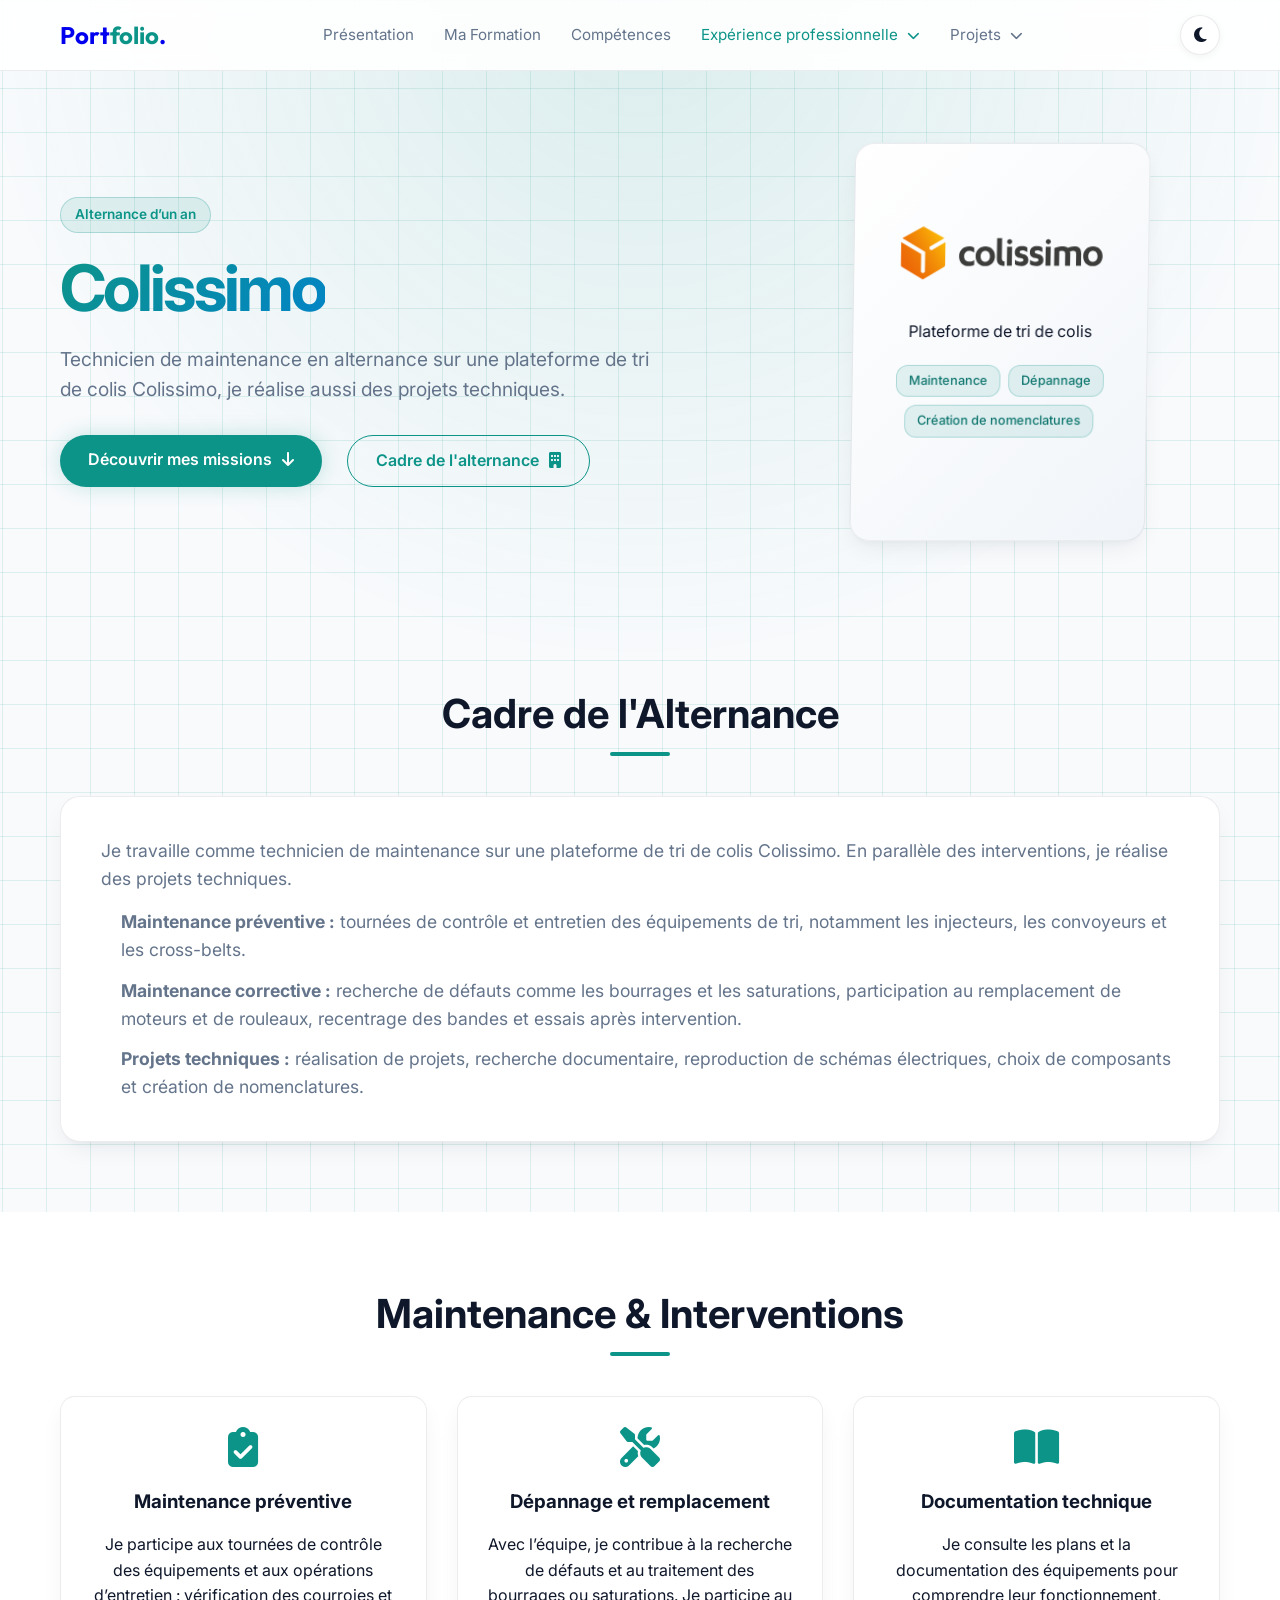
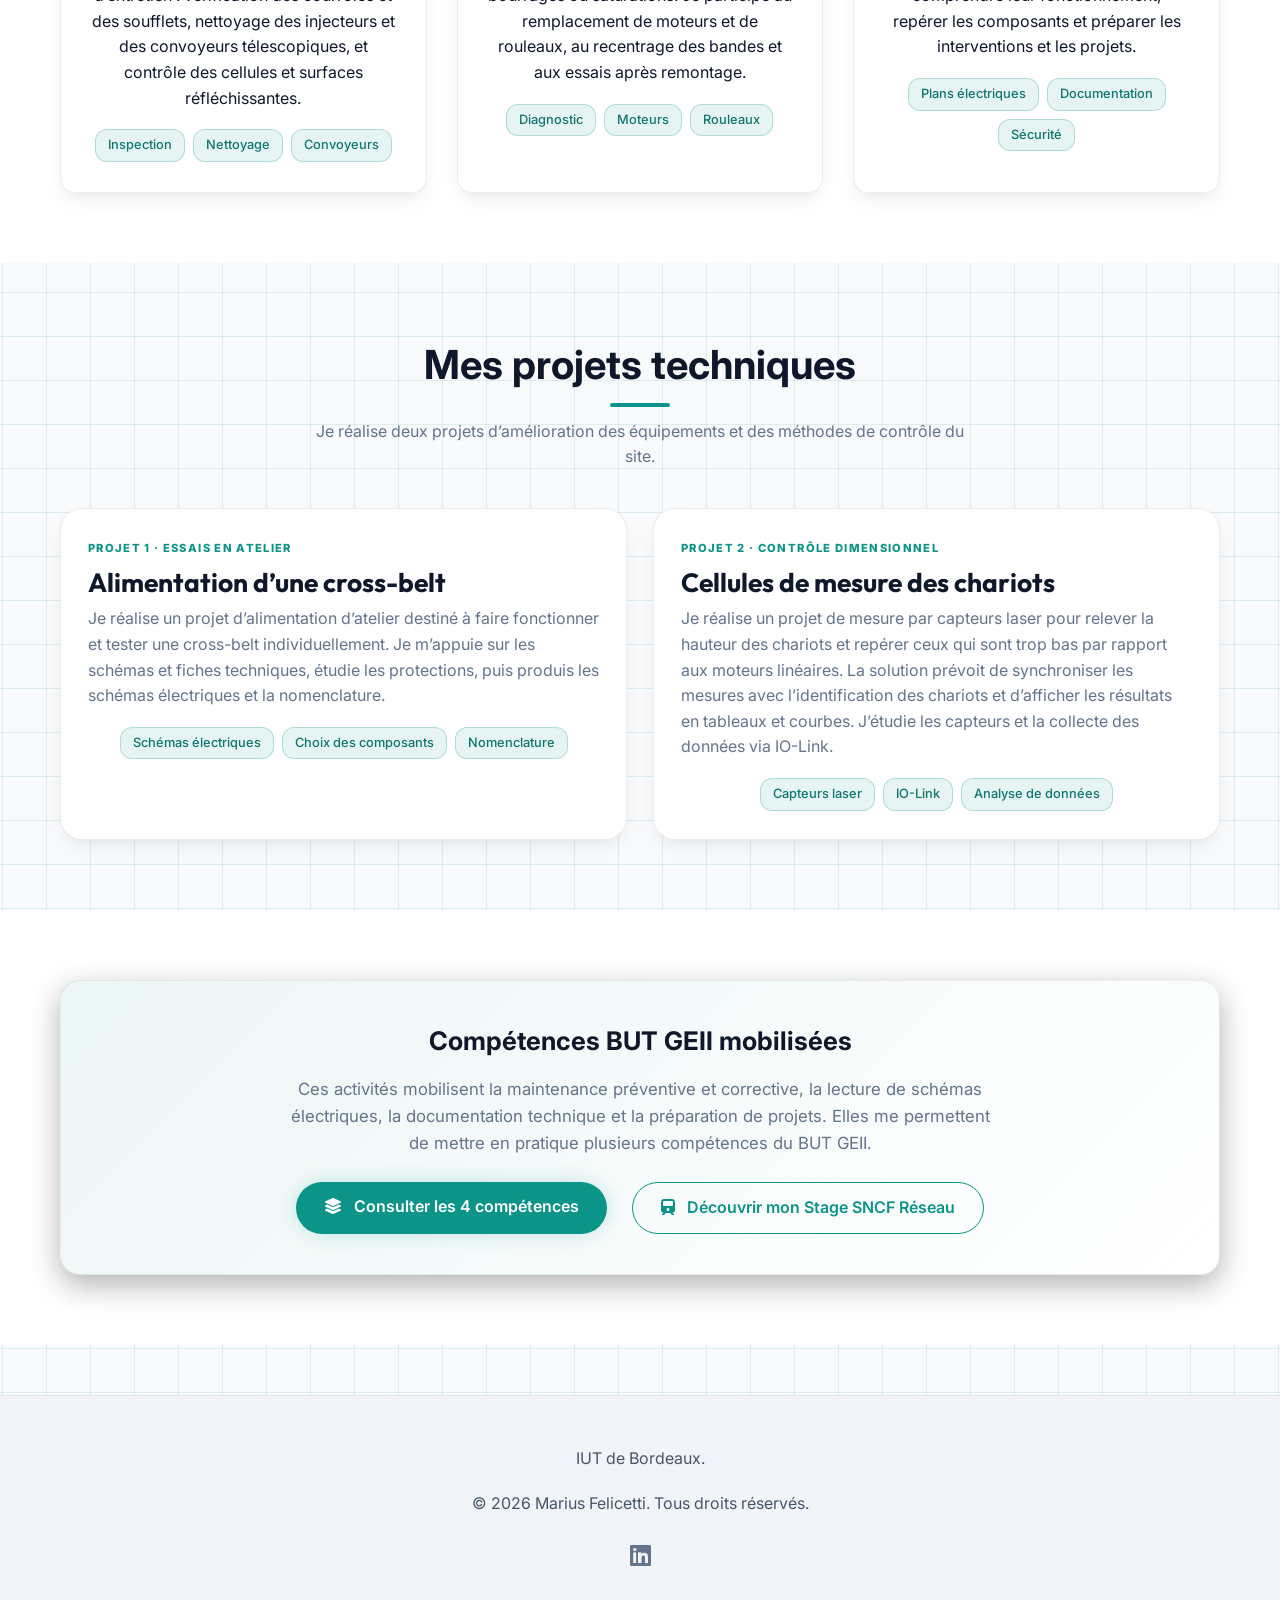
==== commit 1c9d67ad: "Formuler les projets comme des réalisations personnelles" ====
--- a/alternance.html
+++ b/alternance.html
@@ -72,7 +72,7 @@
                 <div class="hero-text">
                     <span class="badge">Alternance d’un an</span>
                     <h1><span class="gradient-text">Colissimo</span></h1>
-                    <p class="lead">Technicien de maintenance en alternance sur une plateforme de tri de colis Colissimo, je conçois aussi des projets techniques avec l’accompagnement de l’équipe.</p>
+                    <p class="lead">Technicien de maintenance en alternance sur une plateforme de tri de colis Colissimo, je réalise aussi des projets techniques.</p>
                     <div style="display: flex; gap: 15px; flex-wrap: wrap;">
                         <a href="#missions" class="btn btn-primary">Découvrir mes missions <i class="fa-solid fa-arrow-down" style="margin-left: 6px;"></i></a>
                         <a href="#cadre" class="btn btn-secondary">Cadre de l'alternance <i class="fa-solid fa-building" style="margin-left: 6px;"></i></a>
@@ -100,11 +100,11 @@
             <div class="container">
                 <h2 class="section-title">Cadre de l'Alternance</h2>
                 <div class="content-card">
-                    <p style="margin-bottom: 15px;">Je travaille comme technicien de maintenance sur une plateforme de tri de colis Colissimo. En parallèle des interventions, je conçois et réalise des projets techniques avec l’accompagnement de l’équipe.</p>
+                    <p style="margin-bottom: 15px;">Je travaille comme technicien de maintenance sur une plateforme de tri de colis Colissimo. En parallèle des interventions, je réalise des projets techniques.</p>
                     <ul style="padding-left: 20px; display: flex; flex-direction: column; gap: 12px; margin-bottom: 0;">
                         <li><strong>Maintenance préventive :</strong> tournées de contrôle et entretien des équipements de tri, notamment les injecteurs, les convoyeurs et les cross-belts.</li>
                         <li><strong>Maintenance corrective :</strong> recherche de défauts comme les bourrages et les saturations, participation au remplacement de moteurs et de rouleaux, recentrage des bandes et essais après intervention.</li>
-                        <li><strong>Projets techniques :</strong> conception de solutions, recherche documentaire, reproduction de schémas électriques, choix de composants et création de nomenclatures.</li>
+                        <li><strong>Projets techniques :</strong> réalisation de projets, recherche documentaire, reproduction de schémas électriques, choix de composants et création de nomenclatures.</li>
                     </ul>
                 </div>
             </div>
@@ -153,13 +153,13 @@
         <section id="realisations" class="section">
             <div class="container">
                 <h2 class="section-title">Mes projets techniques</h2>
-                <p class="section-intro">Je conçois et réalise deux projets d’amélioration des équipements et des méthodes de contrôle du site, avec l’accompagnement de l’équipe.</p>
+                <p class="section-intro">Je réalise deux projets d’amélioration des équipements et des méthodes de contrôle du site.</p>
                 <div class="project-showcase">
                     <article class="project-card">
                         <div class="project-info">
                             <span class="project-type">Projet 1 · Essais en atelier</span>
                             <h3>Alimentation d’une cross-belt</h3>
-                            <p>Je conçois une alimentation d’atelier destinée à faire fonctionner et tester une cross-belt individuellement. Je m’appuie sur les schémas et fiches techniques, étudie les protections, puis réalise les schémas électriques et la nomenclature, avec l’accompagnement de l’équipe.</p>
+                            <p>Je réalise un projet d’alimentation d’atelier destiné à faire fonctionner et tester une cross-belt individuellement. Je m’appuie sur les schémas et fiches techniques, étudie les protections, puis produis les schémas électriques et la nomenclature.</p>
                             <div class="skill-tags">
                                 <span class="skill-tag">Schémas électriques</span>
                                 <span class="skill-tag">Choix des composants</span>
@@ -171,7 +171,7 @@
                         <div class="project-info">
                             <span class="project-type">Projet 2 · Contrôle dimensionnel</span>
                             <h3>Cellules de mesure des chariots</h3>
-                            <p>Je conçois un outil de mesure par capteurs laser pour relever la hauteur des chariots et repérer ceux qui sont trop bas par rapport aux moteurs linéaires. La solution prévoit de synchroniser les mesures avec l’identification des chariots et d’afficher les résultats en tableaux et courbes. J’étudie les capteurs et la collecte des données via IO-Link, avec l’accompagnement de l’équipe.</p>
+                            <p>Je réalise un projet de mesure par capteurs laser pour relever la hauteur des chariots et repérer ceux qui sont trop bas par rapport aux moteurs linéaires. La solution prévoit de synchroniser les mesures avec l’identification des chariots et d’afficher les résultats en tableaux et courbes. J’étudie les capteurs et la collecte des données via IO-Link.</p>
                             <div class="skill-tags">
                                 <span class="skill-tag">Capteurs laser</span>
                                 <span class="skill-tag">IO-Link</span>
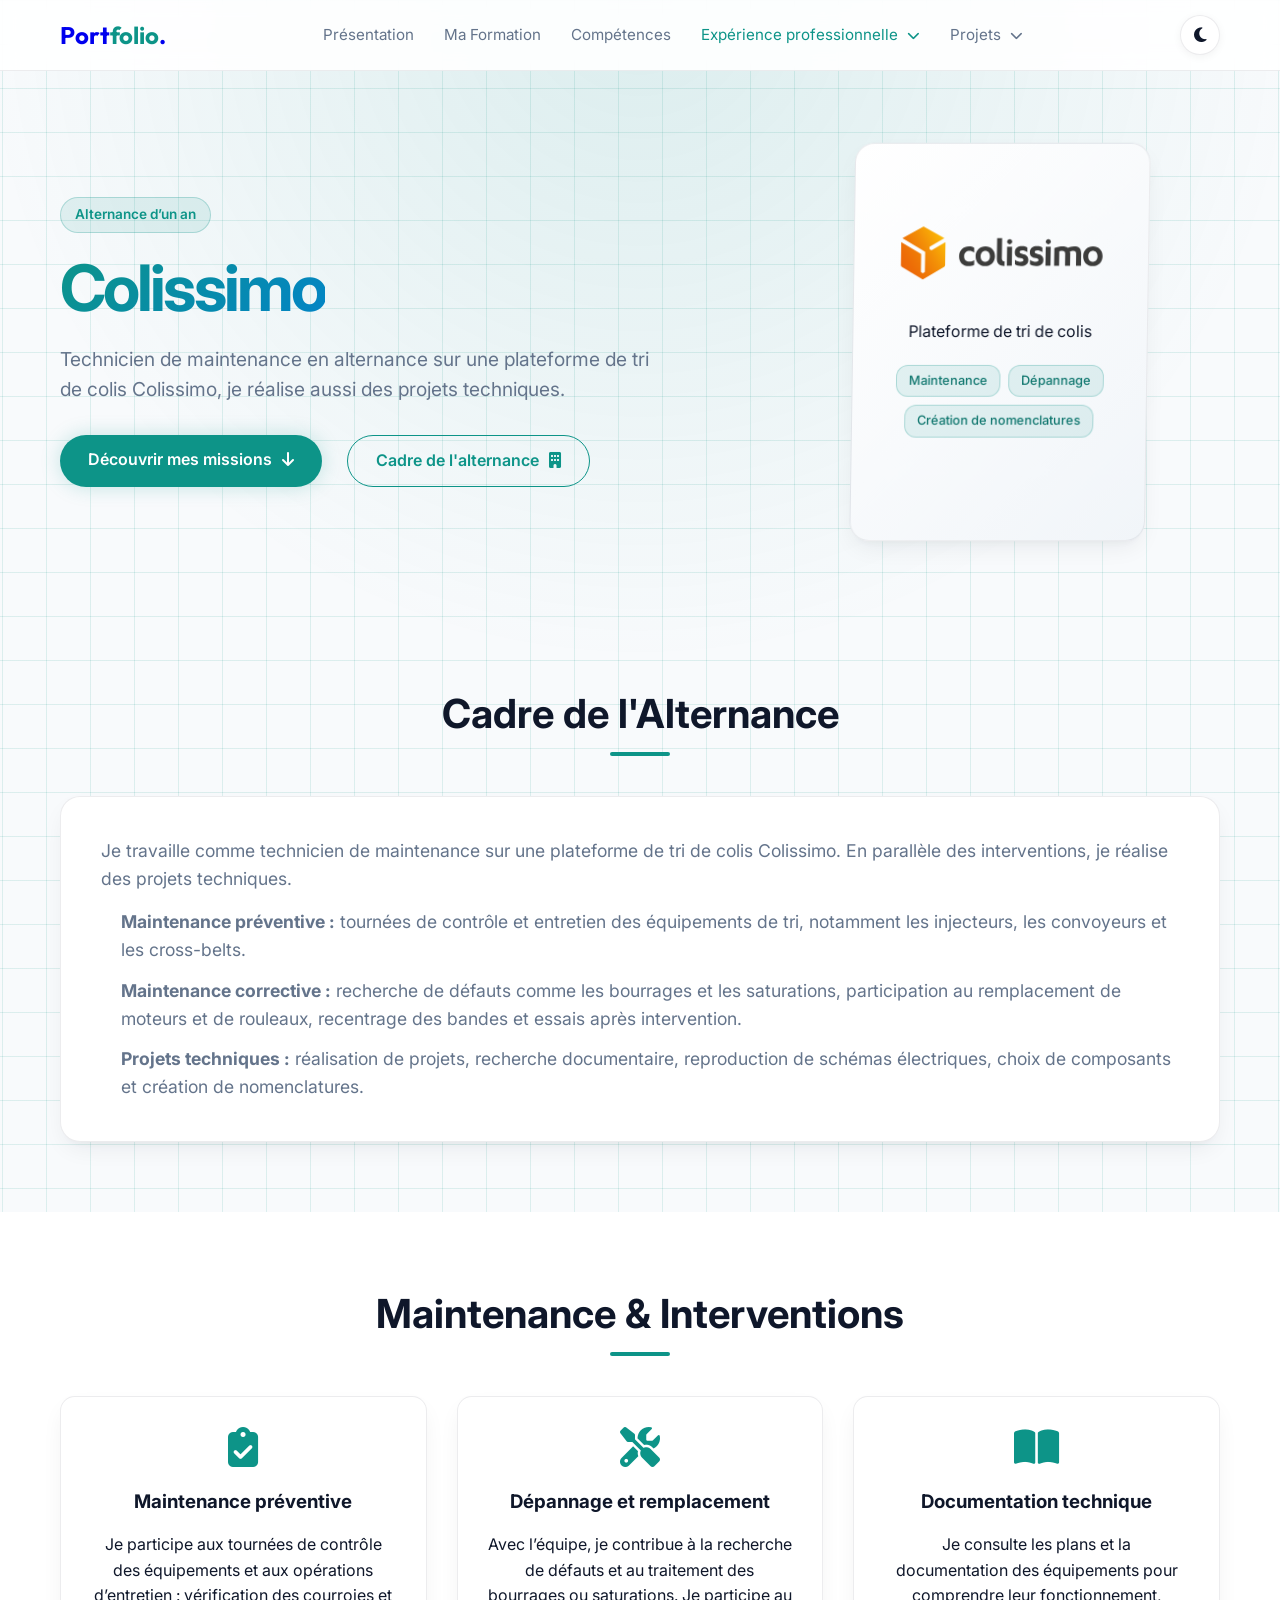
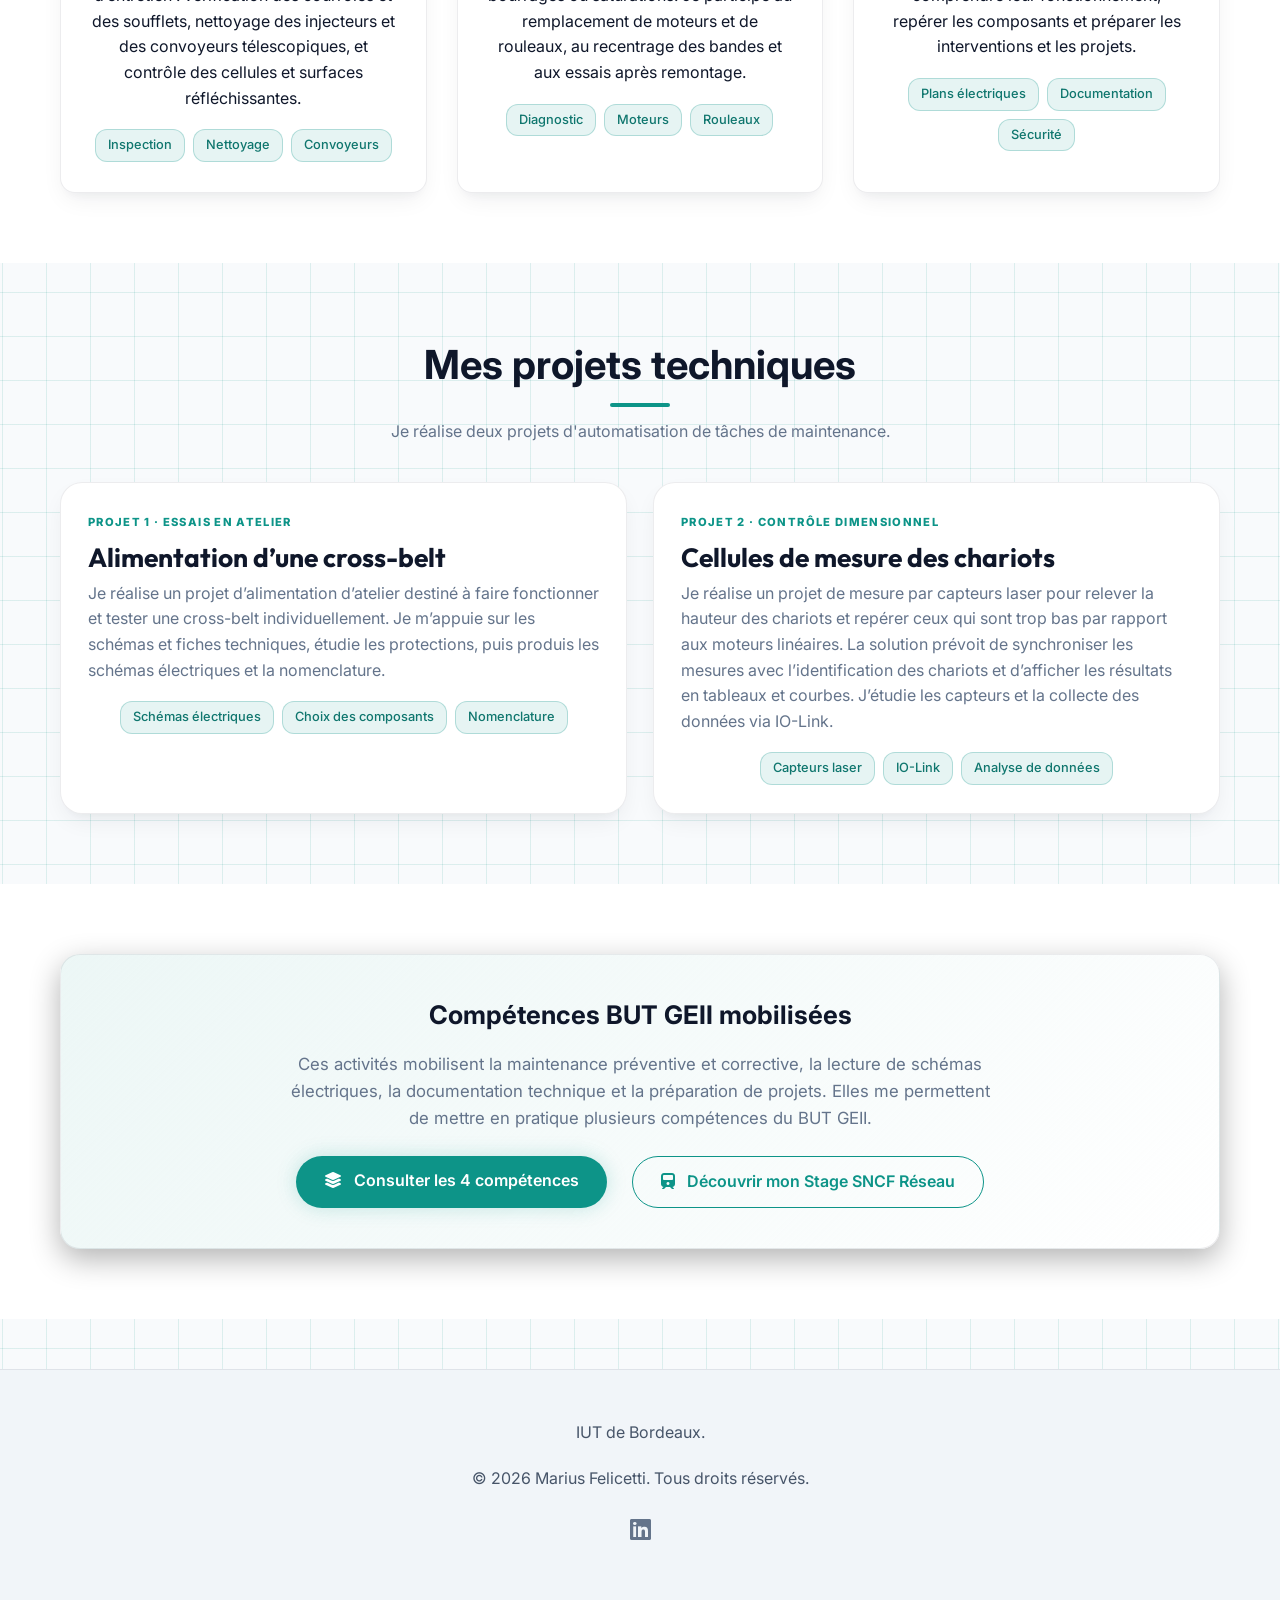
==== commit 85e4f60c: "Préciser l’objectif des projets d’alternance" ====
--- a/alternance.html
+++ b/alternance.html
@@ -153,7 +153,7 @@
         <section id="realisations" class="section">
             <div class="container">
                 <h2 class="section-title">Mes projets techniques</h2>
-                <p class="section-intro">Je réalise deux projets d’amélioration des équipements et des méthodes de contrôle du site.</p>
+                <p class="section-intro">Je réalise deux projets d'automatisation de tâches de maintenance.</p>
                 <div class="project-showcase">
                     <article class="project-card">
                         <div class="project-info">
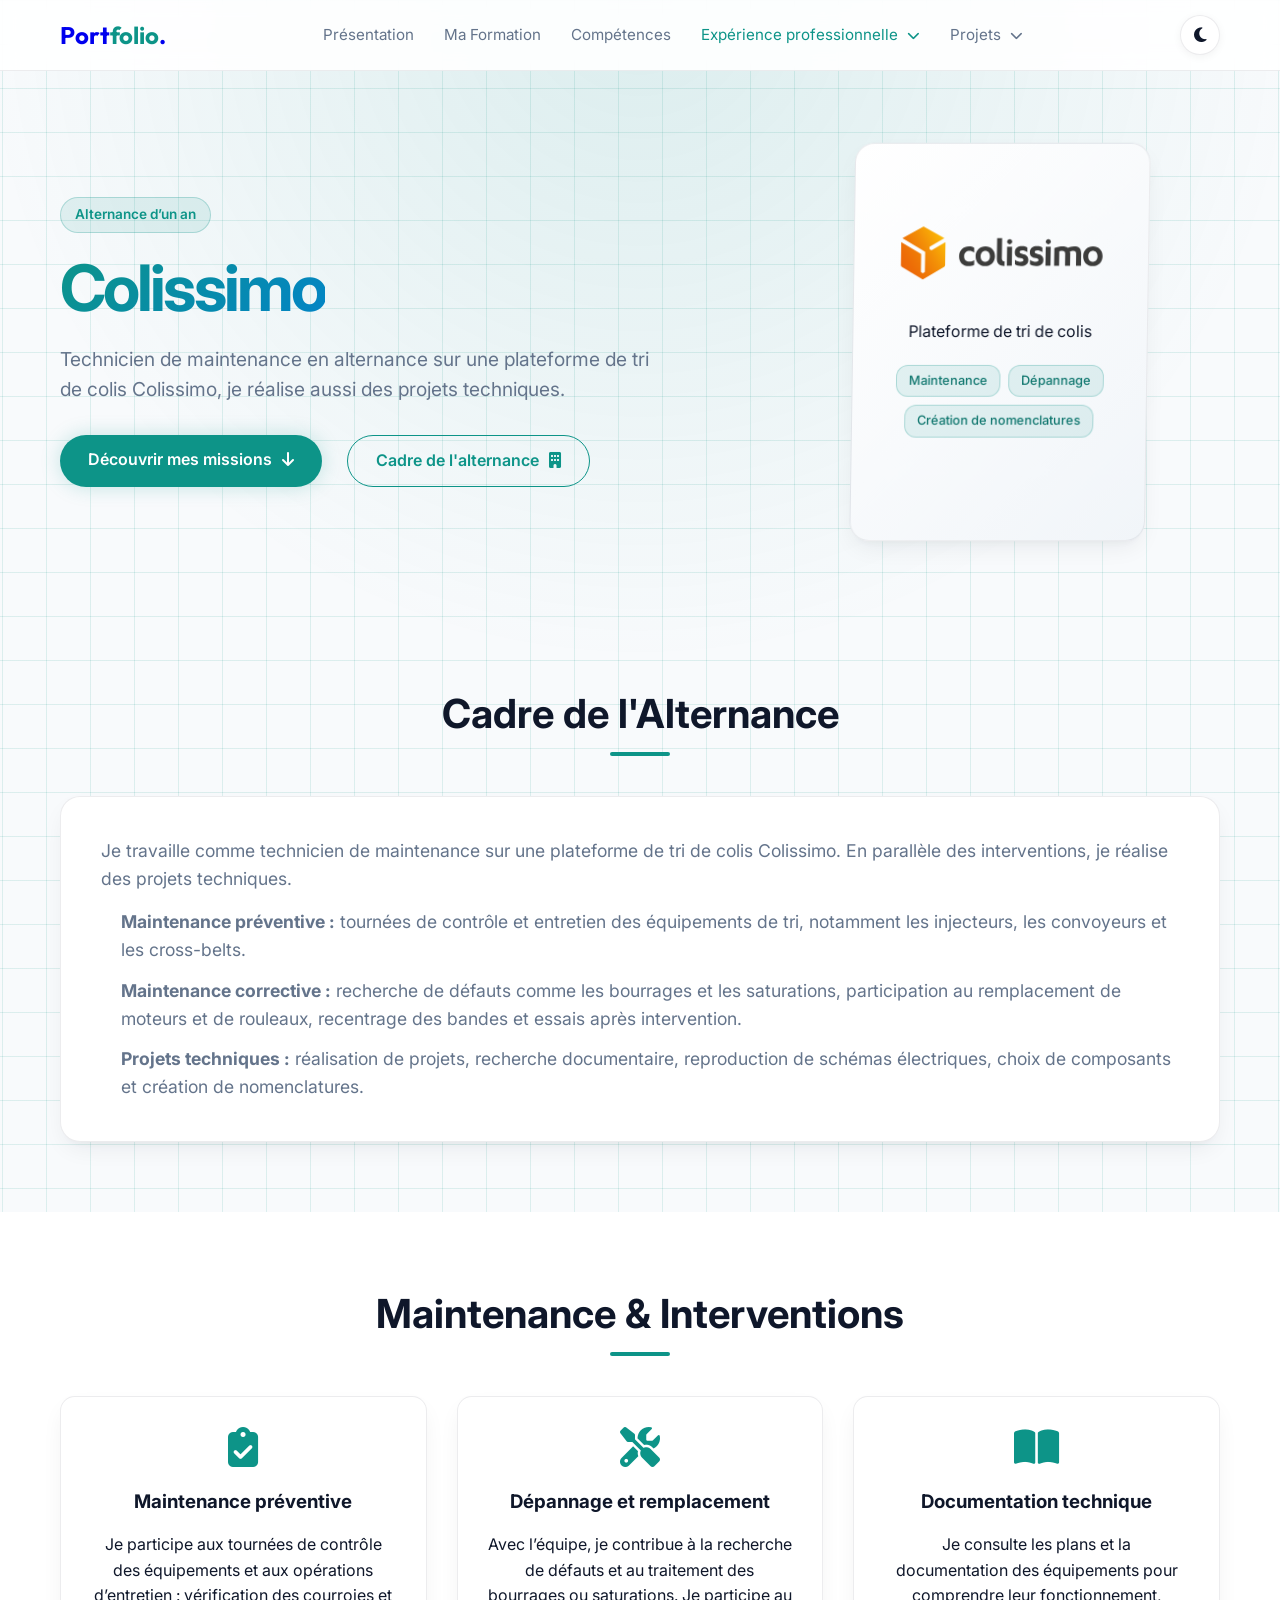
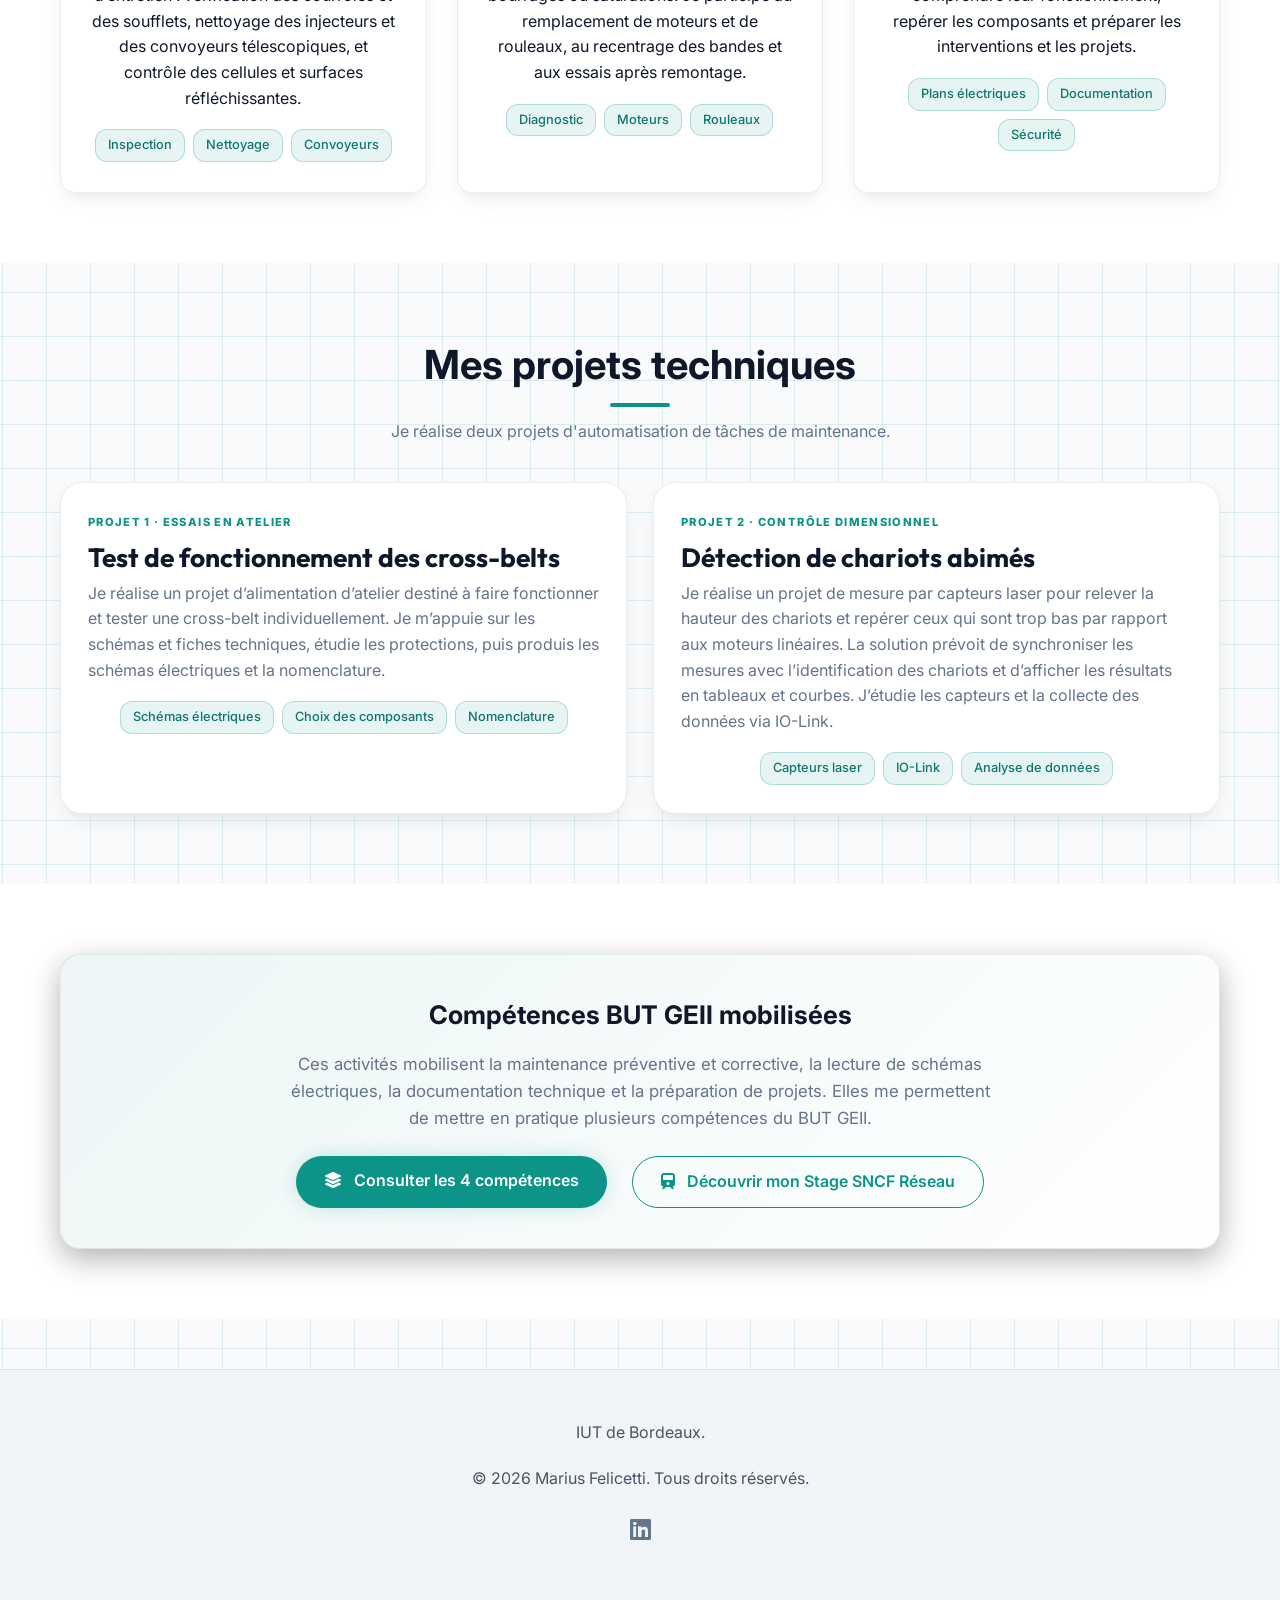
==== commit 3171de0e: "Renommer les cartes des projets d’alternance" ====
--- a/alternance.html
+++ b/alternance.html
@@ -158,7 +158,7 @@
                     <article class="project-card">
                         <div class="project-info">
                             <span class="project-type">Projet 1 · Essais en atelier</span>
-                            <h3>Alimentation d’une cross-belt</h3>
+                            <h3>Test de fonctionnement des cross-belts</h3>
                             <p>Je réalise un projet d’alimentation d’atelier destiné à faire fonctionner et tester une cross-belt individuellement. Je m’appuie sur les schémas et fiches techniques, étudie les protections, puis produis les schémas électriques et la nomenclature.</p>
                             <div class="skill-tags">
                                 <span class="skill-tag">Schémas électriques</span>
@@ -170,7 +170,7 @@
                     <article class="project-card">
                         <div class="project-info">
                             <span class="project-type">Projet 2 · Contrôle dimensionnel</span>
-                            <h3>Cellules de mesure des chariots</h3>
+                            <h3>Détection de chariots abimés</h3>
                             <p>Je réalise un projet de mesure par capteurs laser pour relever la hauteur des chariots et repérer ceux qui sont trop bas par rapport aux moteurs linéaires. La solution prévoit de synchroniser les mesures avec l’identification des chariots et d’afficher les résultats en tableaux et courbes. J’étudie les capteurs et la collecte des données via IO-Link.</p>
                             <div class="skill-tags">
                                 <span class="skill-tag">Capteurs laser</span>
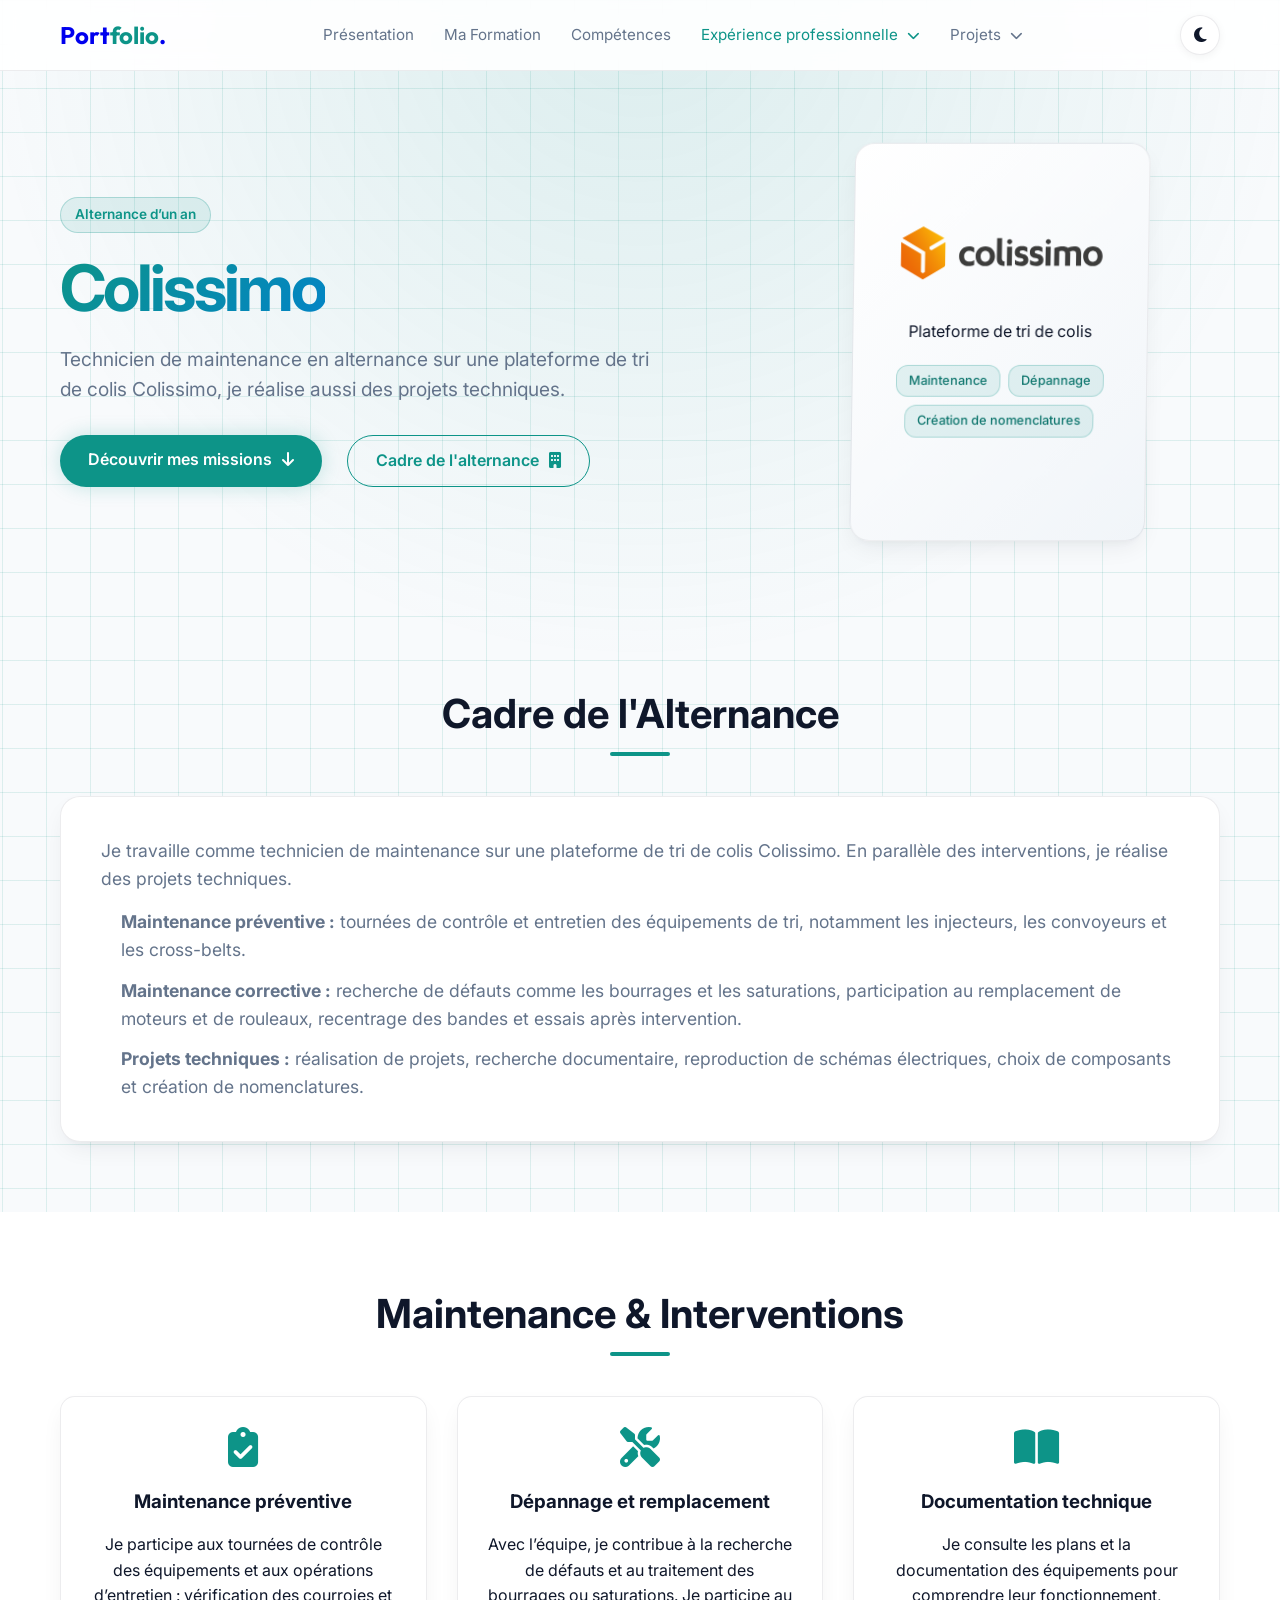
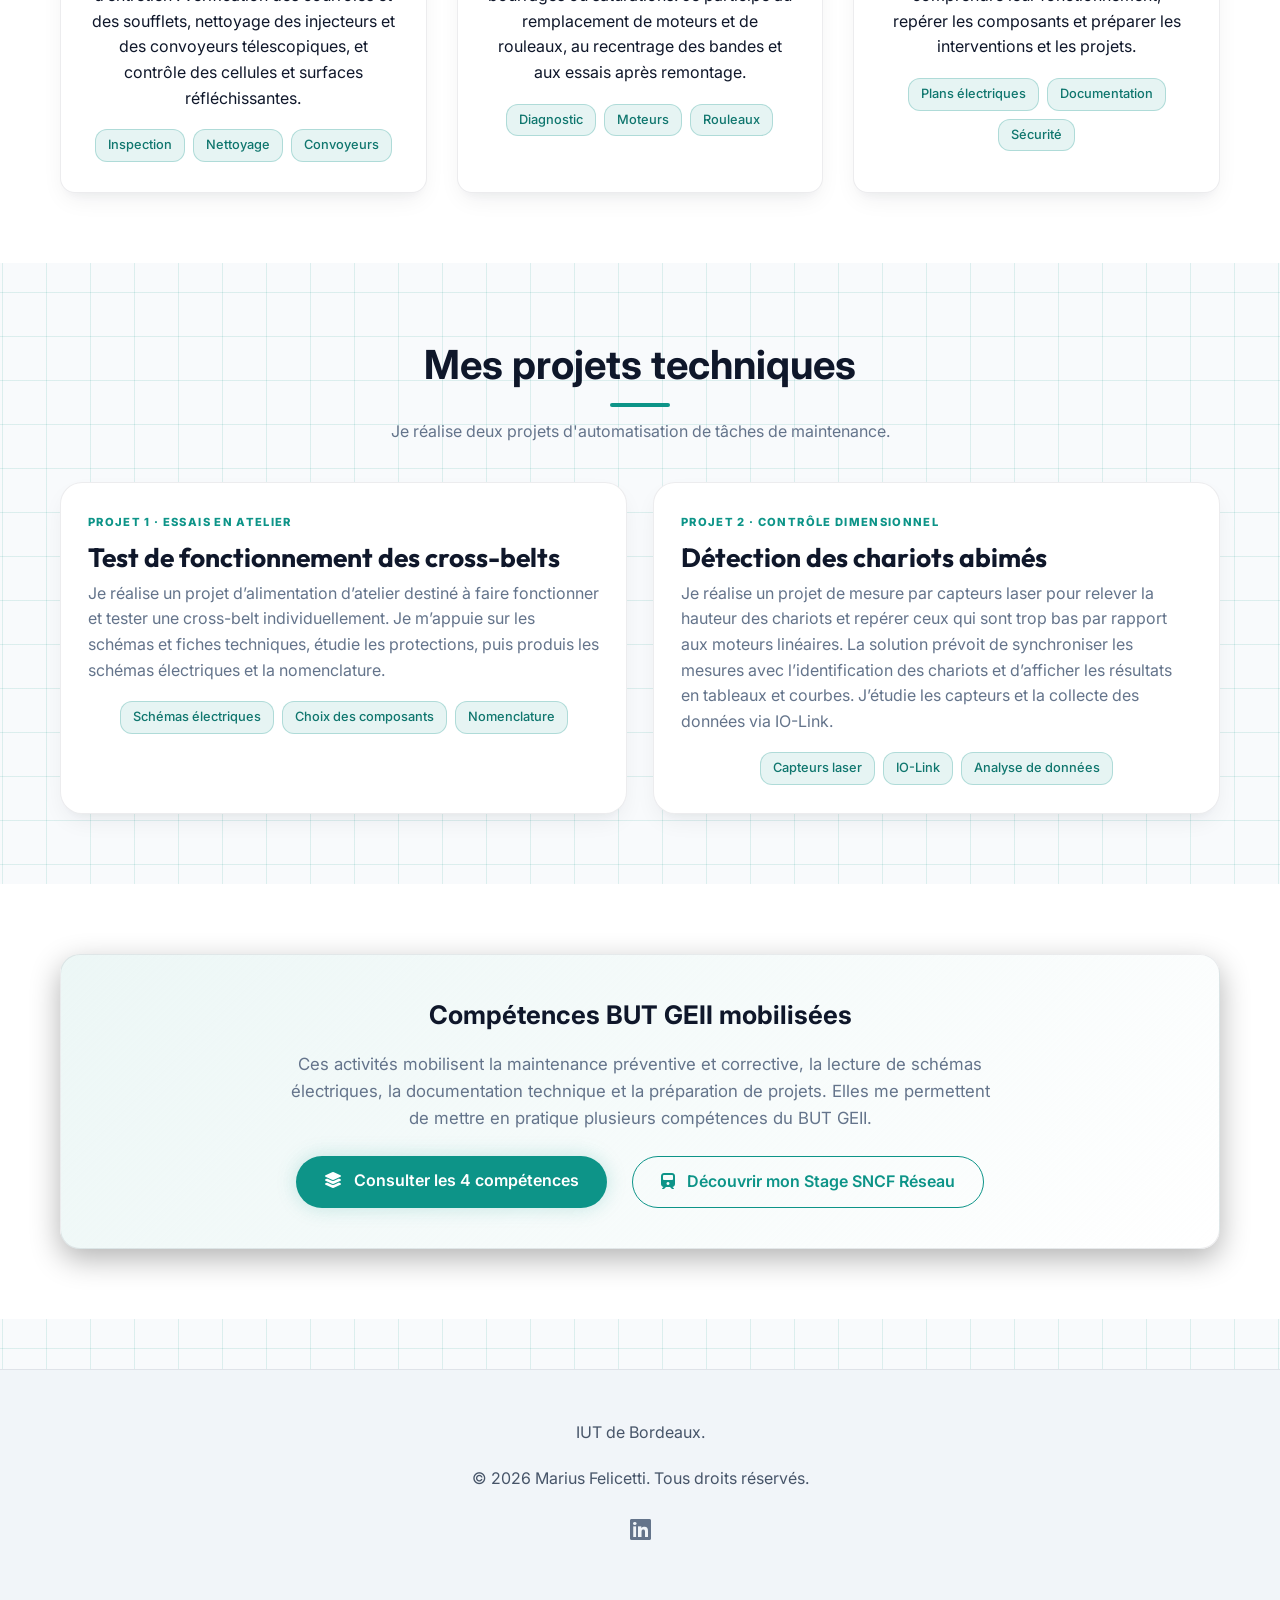
==== commit 4dc43394: "Corriger le titre du projet de détection" ====
--- a/alternance.html
+++ b/alternance.html
@@ -170,7 +170,7 @@
                     <article class="project-card">
                         <div class="project-info">
                             <span class="project-type">Projet 2 · Contrôle dimensionnel</span>
-                            <h3>Détection de chariots abimés</h3>
+                            <h3>Détection des chariots abimés</h3>
                             <p>Je réalise un projet de mesure par capteurs laser pour relever la hauteur des chariots et repérer ceux qui sont trop bas par rapport aux moteurs linéaires. La solution prévoit de synchroniser les mesures avec l’identification des chariots et d’afficher les résultats en tableaux et courbes. J’étudie les capteurs et la collecte des données via IO-Link.</p>
                             <div class="skill-tags">
                                 <span class="skill-tag">Capteurs laser</span>
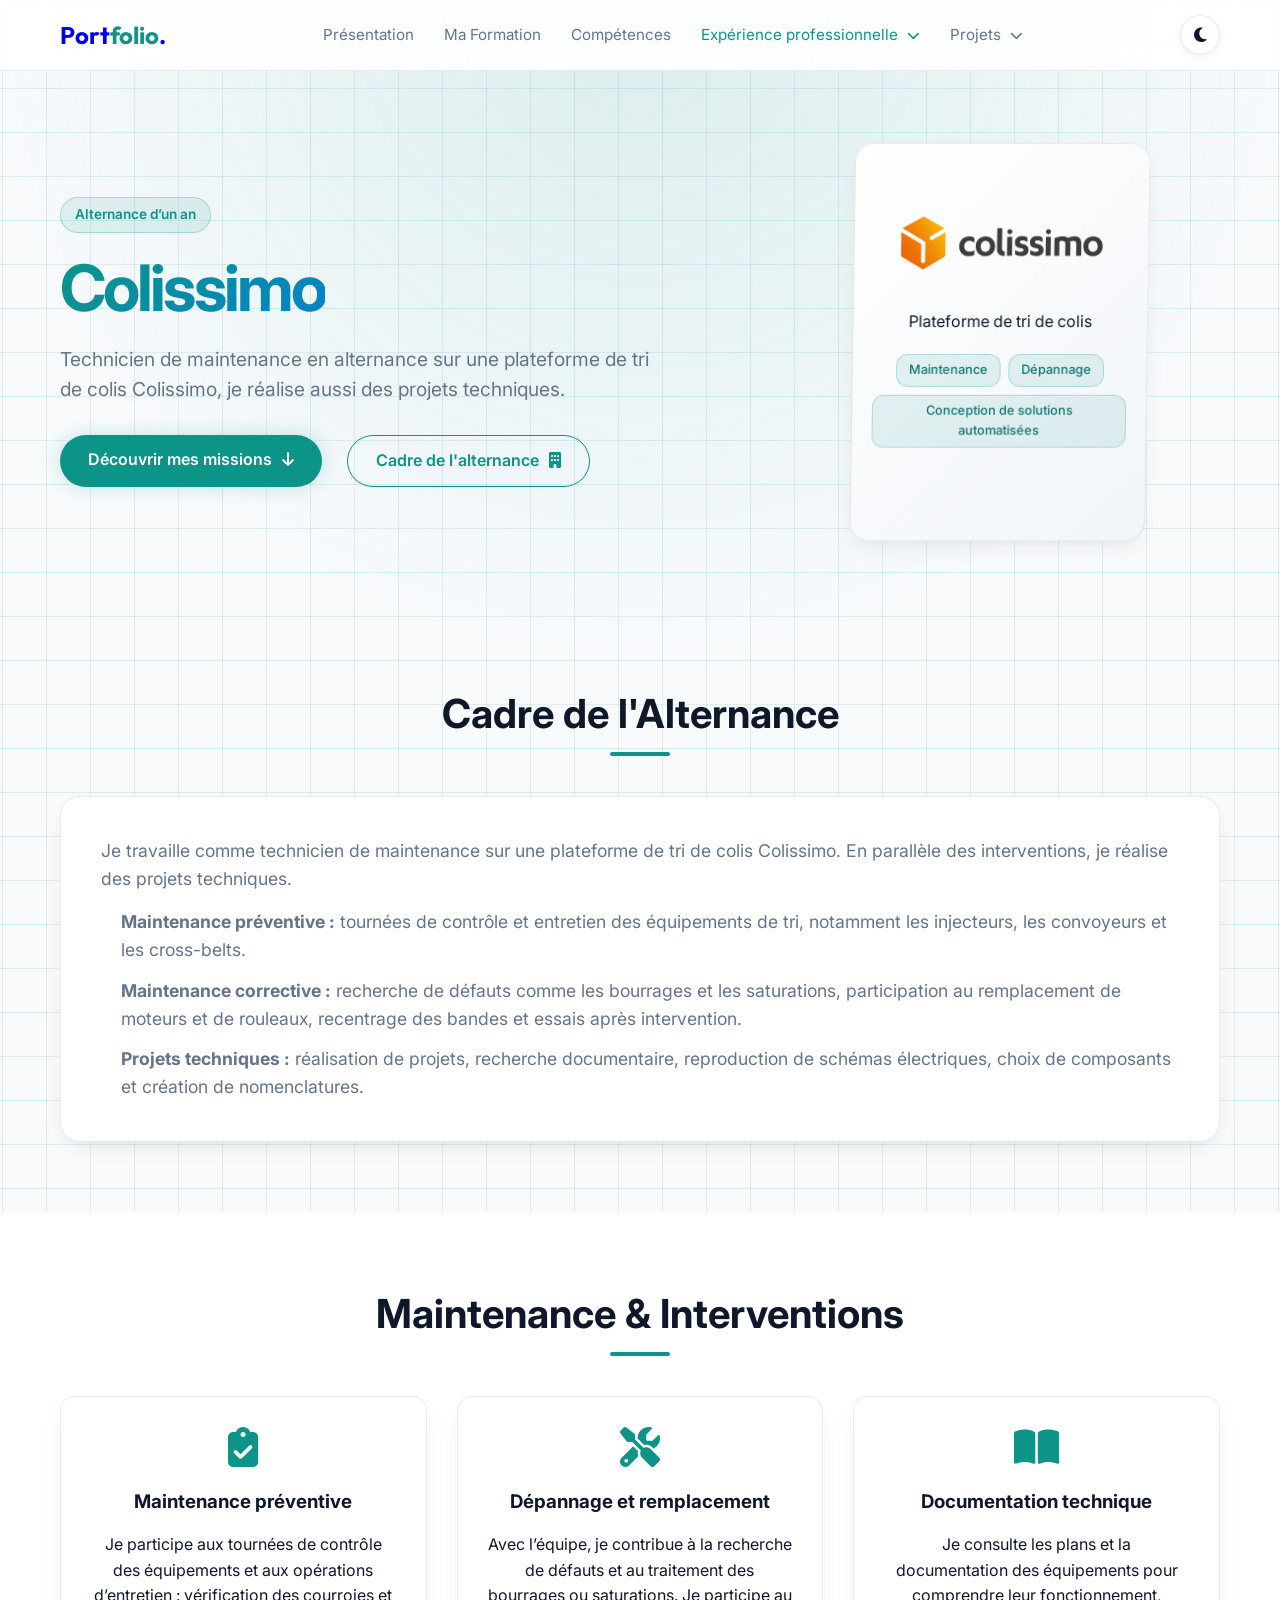
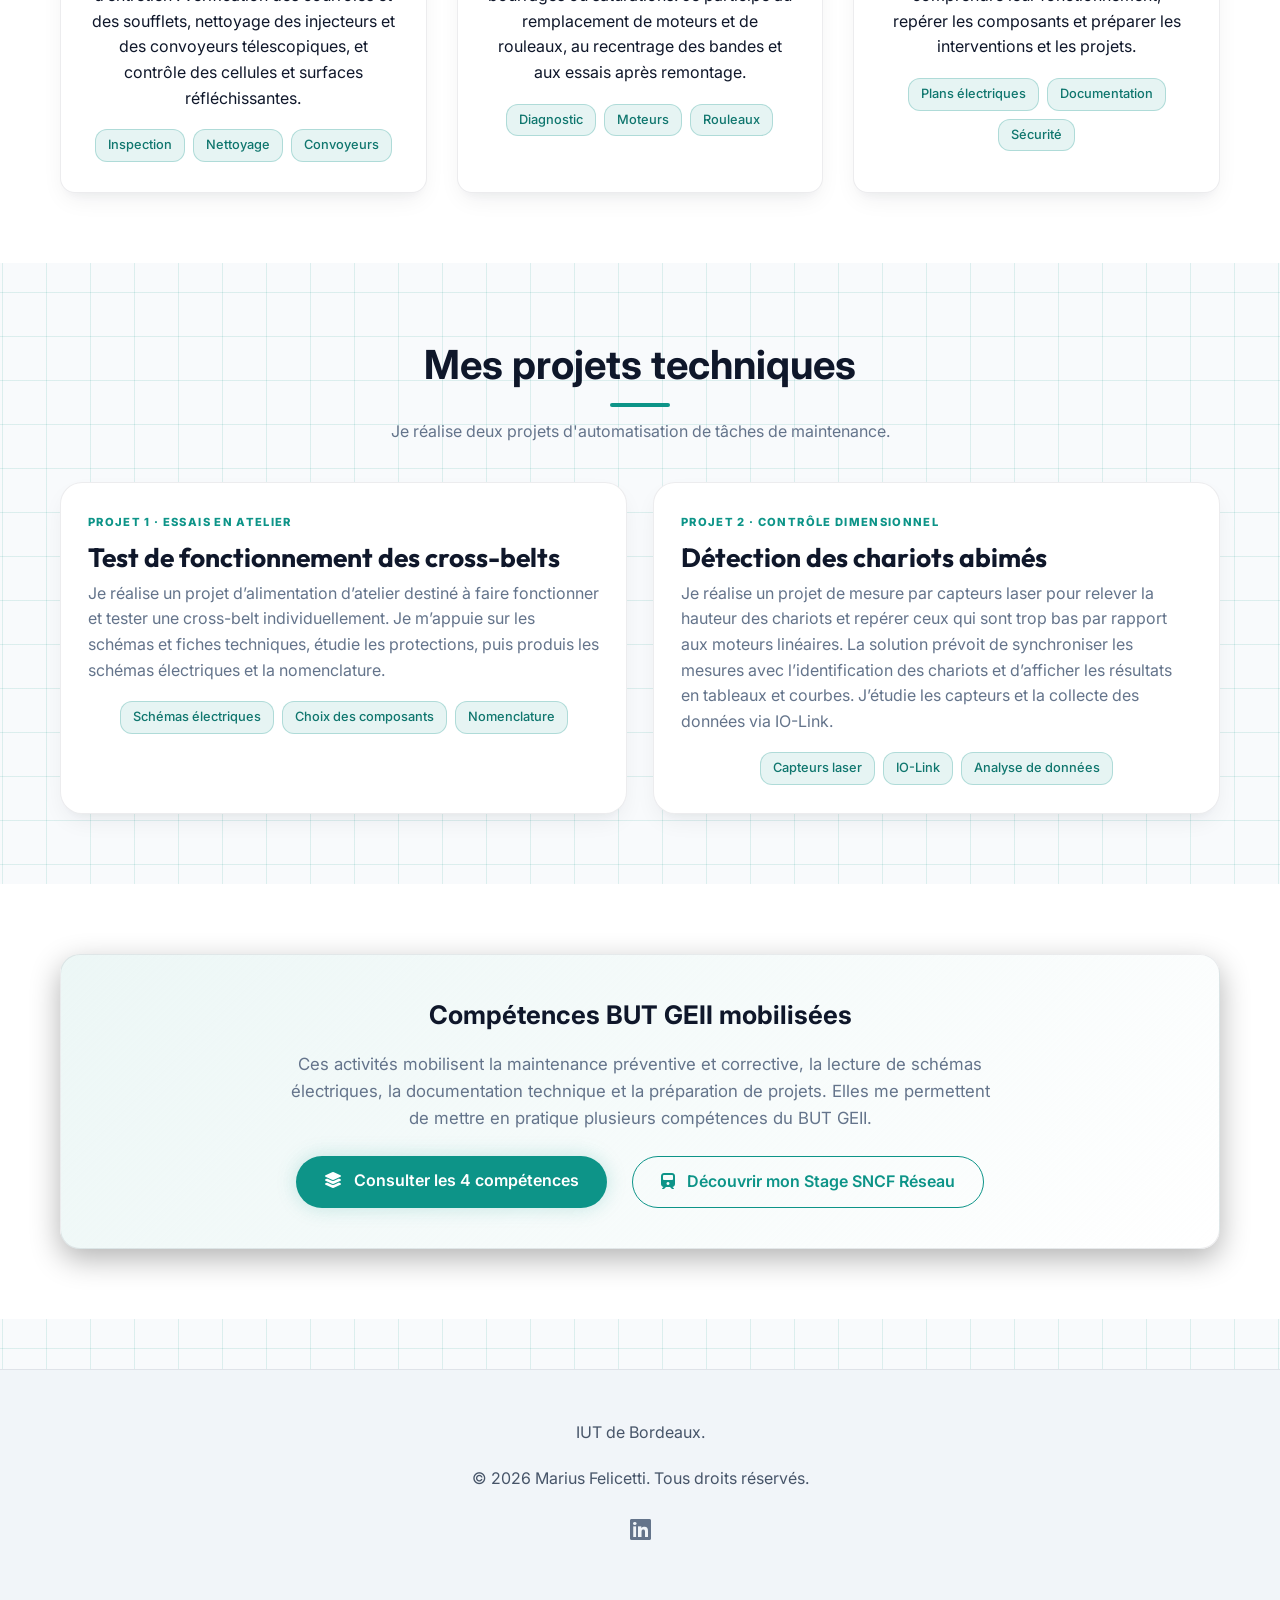
==== commit 20cb57fc: "Préciser la compétence des projets d’alternance" ====
--- a/alternance.html
+++ b/alternance.html
@@ -87,7 +87,7 @@
                             <div class="skill-tags" style="margin-top: 20px;">
                                 <span class="skill-tag">Maintenance</span>
                                 <span class="skill-tag">Dépannage</span>
-                                <span class="skill-tag">Création de nomenclatures</span>
+                                <span class="skill-tag">Conception de solutions automatisées</span>
                             </div>
                         </div>
                     </div>
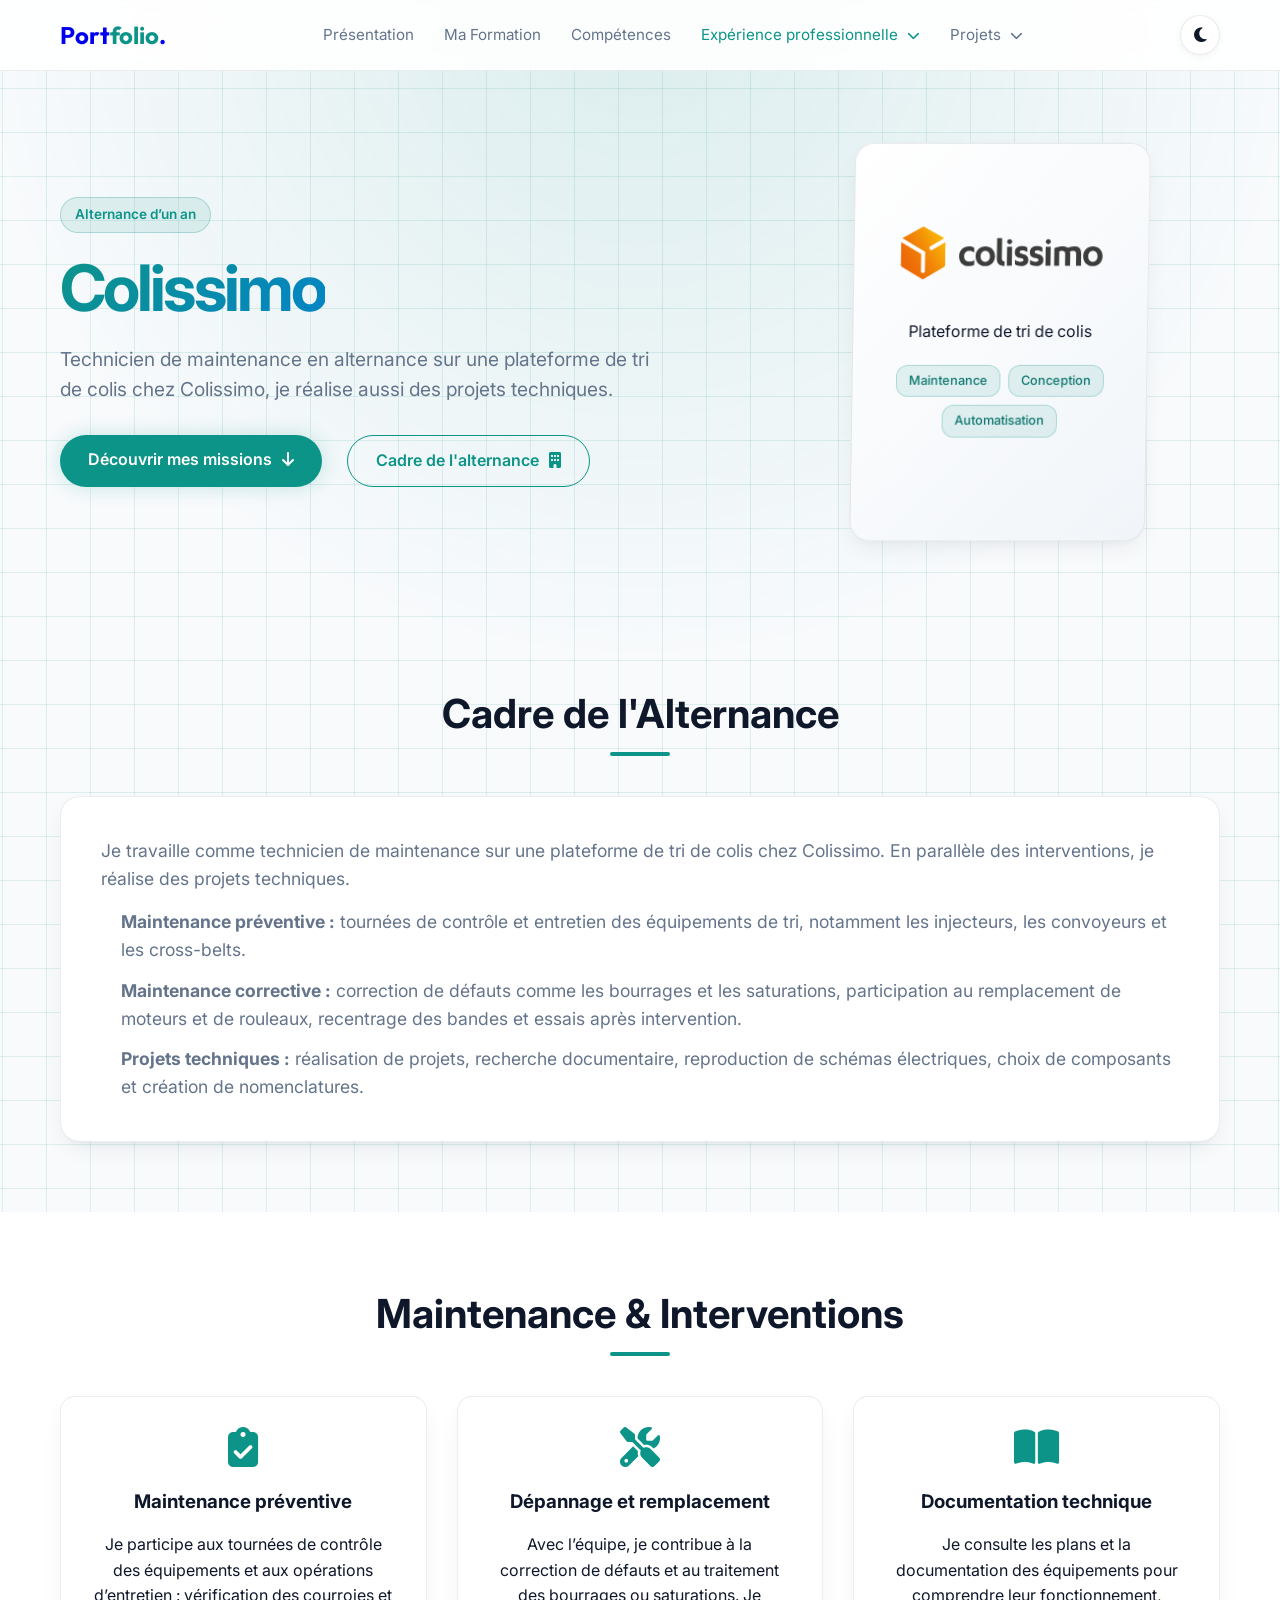
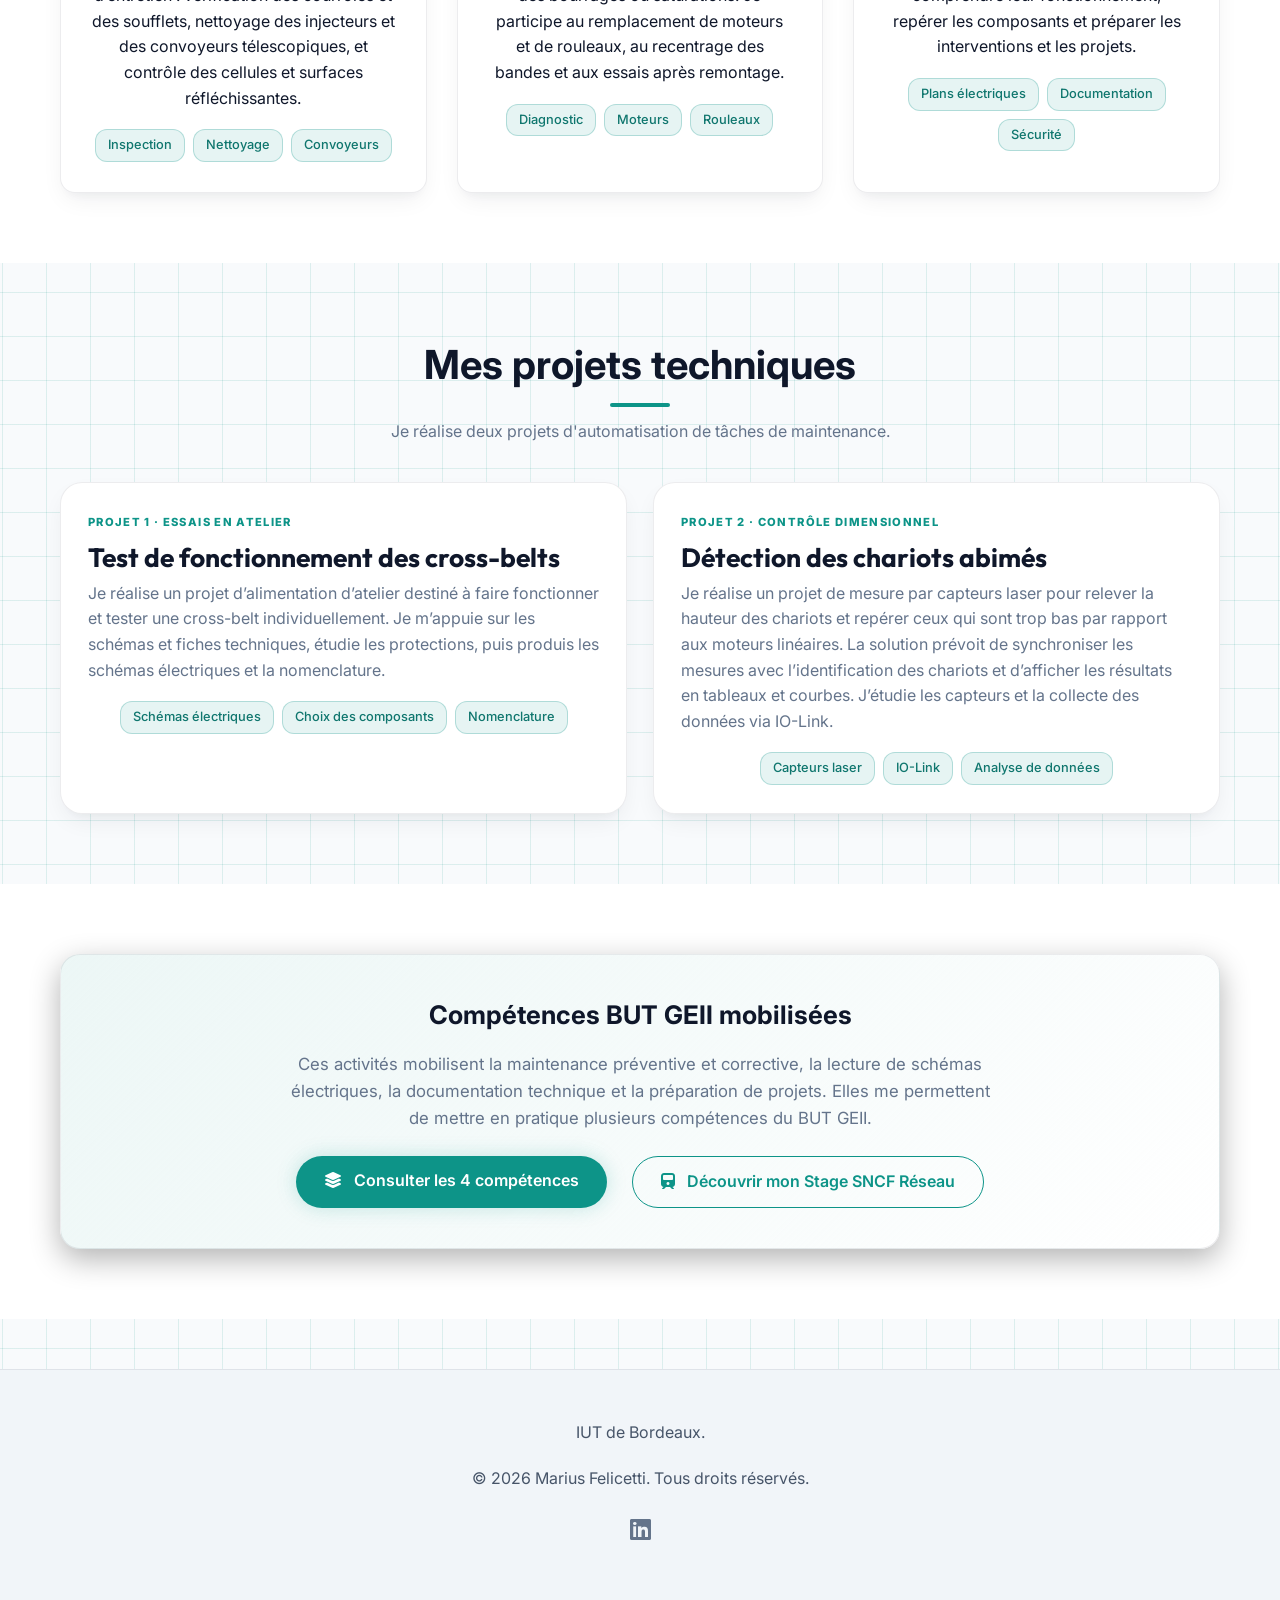
==== commit 77360954: "Ajuster les formulations de l’alternance" ====
--- a/alternance.html
+++ b/alternance.html
@@ -72,7 +72,7 @@
                 <div class="hero-text">
                     <span class="badge">Alternance d’un an</span>
                     <h1><span class="gradient-text">Colissimo</span></h1>
-                    <p class="lead">Technicien de maintenance en alternance sur une plateforme de tri de colis Colissimo, je réalise aussi des projets techniques.</p>
+                    <p class="lead">Technicien de maintenance en alternance sur une plateforme de tri de colis chez Colissimo, je réalise aussi des projets techniques.</p>
                     <div style="display: flex; gap: 15px; flex-wrap: wrap;">
                         <a href="#missions" class="btn btn-primary">Découvrir mes missions <i class="fa-solid fa-arrow-down" style="margin-left: 6px;"></i></a>
                         <a href="#cadre" class="btn btn-secondary">Cadre de l'alternance <i class="fa-solid fa-building" style="margin-left: 6px;"></i></a>
@@ -86,8 +86,8 @@
                             <p class="colissimo-description">Plateforme de tri de colis</p>
                             <div class="skill-tags" style="margin-top: 20px;">
                                 <span class="skill-tag">Maintenance</span>
-                                <span class="skill-tag">Dépannage</span>
-                                <span class="skill-tag">Conception de solutions automatisées</span>
+                                <span class="skill-tag">Conception</span>
+                                <span class="skill-tag">Automatisation</span>
                             </div>
                         </div>
                     </div>
@@ -100,10 +100,10 @@
             <div class="container">
                 <h2 class="section-title">Cadre de l'Alternance</h2>
                 <div class="content-card">
-                    <p style="margin-bottom: 15px;">Je travaille comme technicien de maintenance sur une plateforme de tri de colis Colissimo. En parallèle des interventions, je réalise des projets techniques.</p>
+                    <p style="margin-bottom: 15px;">Je travaille comme technicien de maintenance sur une plateforme de tri de colis chez Colissimo. En parallèle des interventions, je réalise des projets techniques.</p>
                     <ul style="padding-left: 20px; display: flex; flex-direction: column; gap: 12px; margin-bottom: 0;">
                         <li><strong>Maintenance préventive :</strong> tournées de contrôle et entretien des équipements de tri, notamment les injecteurs, les convoyeurs et les cross-belts.</li>
-                        <li><strong>Maintenance corrective :</strong> recherche de défauts comme les bourrages et les saturations, participation au remplacement de moteurs et de rouleaux, recentrage des bandes et essais après intervention.</li>
+                        <li><strong>Maintenance corrective :</strong> correction de défauts comme les bourrages et les saturations, participation au remplacement de moteurs et de rouleaux, recentrage des bandes et essais après intervention.</li>
                         <li><strong>Projets techniques :</strong> réalisation de projets, recherche documentaire, reproduction de schémas électriques, choix de composants et création de nomenclatures.</li>
                     </ul>
                 </div>
@@ -128,7 +128,7 @@
                     <div class="feature-card">
                         <i class="fa-solid fa-screwdriver-wrench"></i>
                         <h3>Dépannage et remplacement</h3>
-                        <p>Avec l’équipe, je contribue à la recherche de défauts et au traitement des bourrages ou saturations. Je participe au remplacement de moteurs et de rouleaux, au recentrage des bandes et aux essais après remontage.</p>
+                        <p>Avec l’équipe, je contribue à la correction de défauts et au traitement des bourrages ou saturations. Je participe au remplacement de moteurs et de rouleaux, au recentrage des bandes et aux essais après remontage.</p>
                         <div class="skill-tags">
                             <span class="skill-tag">Diagnostic</span>
                             <span class="skill-tag">Moteurs</span>
